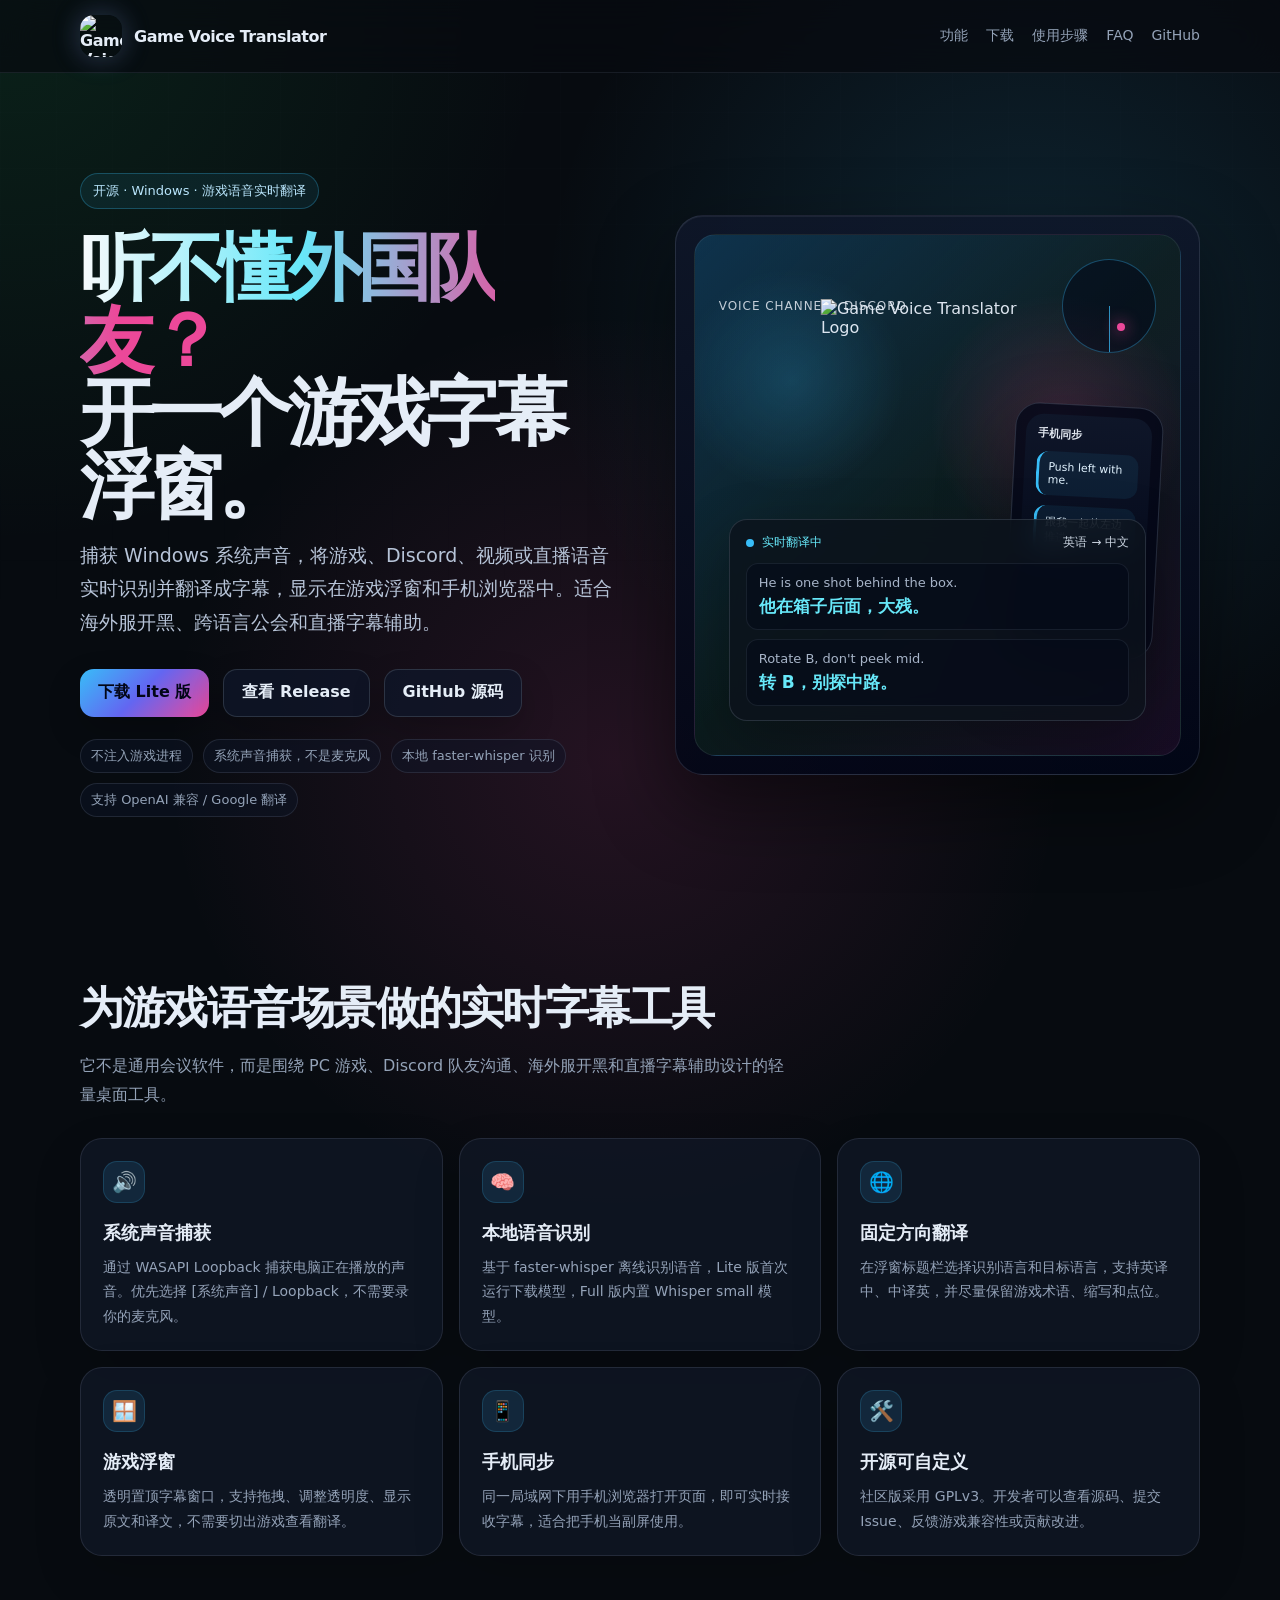
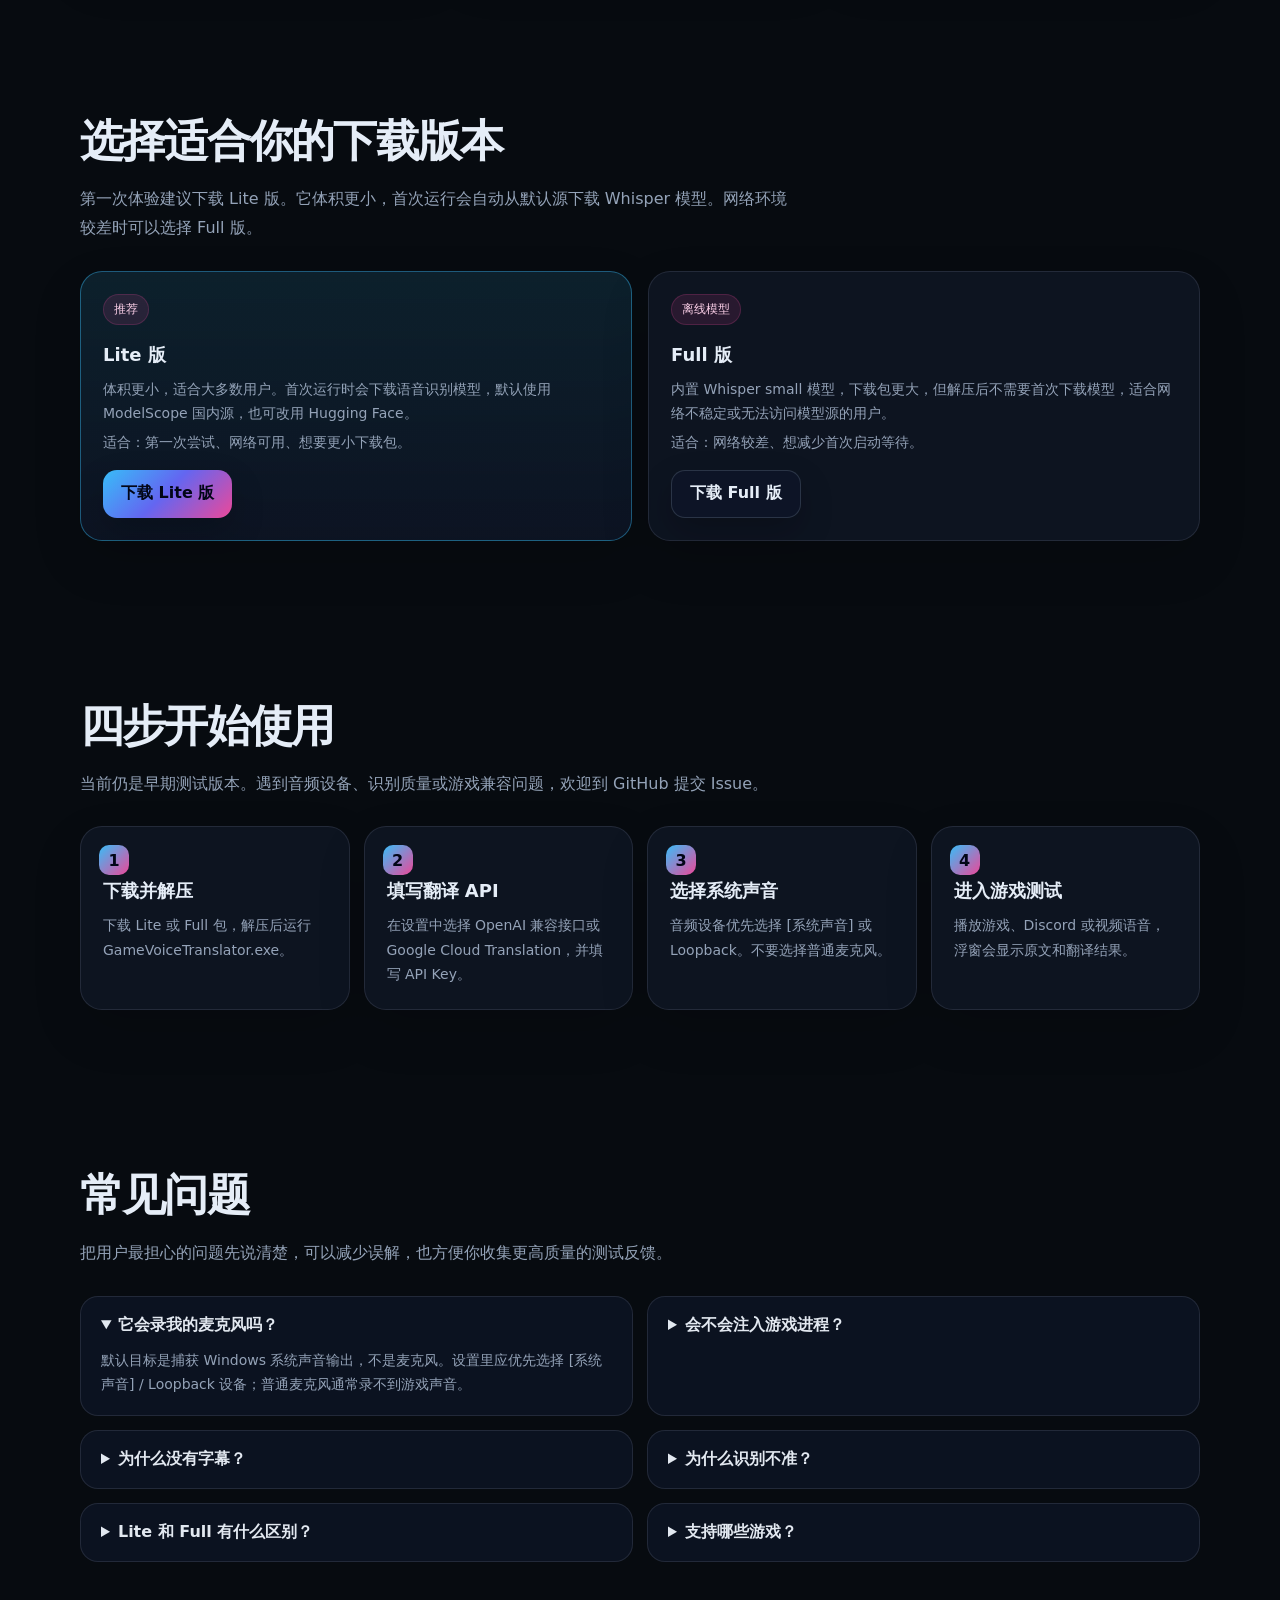
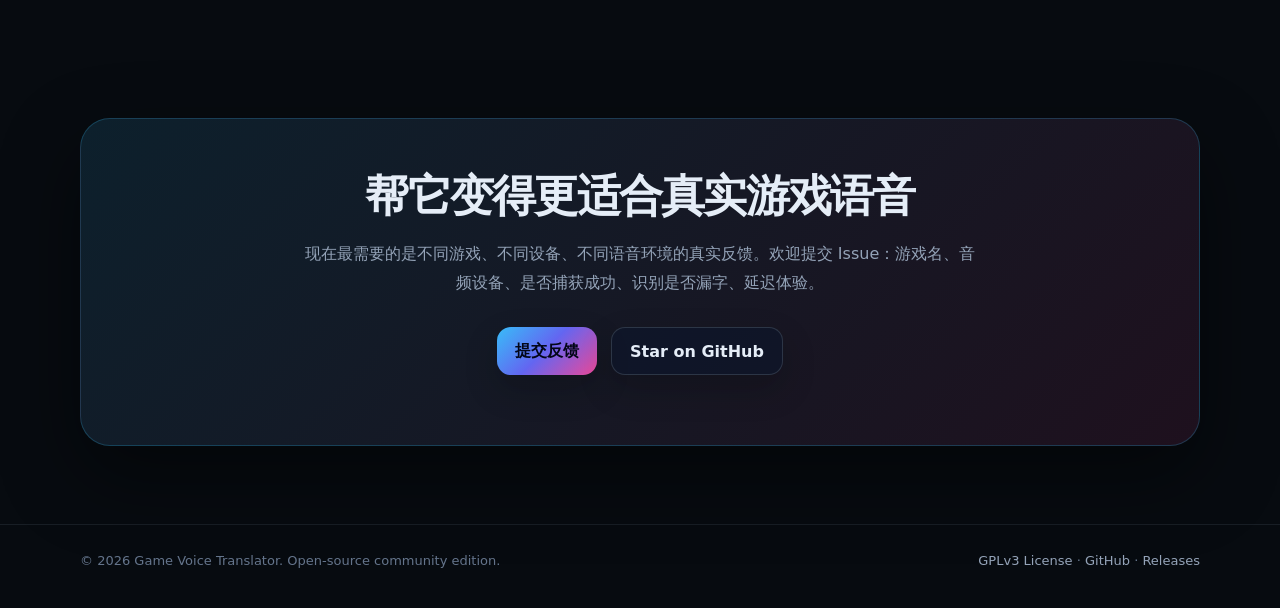
==== docs/index.html @ 2a84e53c "Use standalone logo assets on landing page" ====
<!doctype html>
<html lang="zh-CN">
<head>
  <meta charset="utf-8" />
  <meta name="viewport" content="width=device-width, initial-scale=1" />
  <meta name="description" content="Game Voice Translator 是一个面向 PC 游戏玩家的开源语音实时翻译浮窗工具，支持系统声音捕获、Whisper 识别、游戏浮窗和手机同步。" />
  <title>Game Voice Translator - PC 游戏语音实时翻译浮窗</title>
  <link rel="icon" type="image/svg+xml" href="./assets/favicon.svg?v=2" />
  <link rel="apple-touch-icon" href="./assets/apple-touch-icon.svg?v=2" />
  <style>
    :root{--bg:#070b10;--panel:rgba(17,24,39,.72);--line:rgba(148,163,184,.2);--text:#e5edf7;--muted:#94a3b8;--green:#22c55e;--cyan:#38bdf8;--blue:#60a5fa;--pink:#ec4899;color-scheme:dark}*{box-sizing:border-box}html{scroll-behavior:smooth}body{margin:0;min-height:100vh;font-family:Inter,ui-sans-serif,system-ui,-apple-system,BlinkMacSystemFont,"Segoe UI","Microsoft YaHei",sans-serif;color:var(--text);background:radial-gradient(circle at top left,rgba(34,197,94,.12),transparent 34rem),radial-gradient(circle at 80% 8%,rgba(56,189,248,.14),transparent 30rem),radial-gradient(circle at 48% 20%,rgba(236,72,153,.13),transparent 28rem),var(--bg);overflow-x:hidden}body:before{content:"";position:fixed;inset:0;pointer-events:none;opacity:.23;background-image:linear-gradient(rgba(148,163,184,.08) 1px,transparent 1px),linear-gradient(90deg,rgba(148,163,184,.08) 1px,transparent 1px);background-size:56px 56px;mask-image:linear-gradient(to bottom,black,transparent 86%)}a{color:inherit;text-decoration:none}.container{width:min(1120px,calc(100% - 40px));margin:0 auto;position:relative}.nav{position:sticky;top:0;z-index:20;backdrop-filter:blur(18px);background:rgba(7,11,16,.72);border-bottom:1px solid rgba(148,163,184,.12)}.nav-inner{display:flex;align-items:center;justify-content:space-between;height:72px;gap:16px}.brand{display:flex;align-items:center;gap:12px;font-weight:850;letter-spacing:-.03em}.brand-logo{width:42px;height:42px;border-radius:14px;box-shadow:0 0 30px rgba(56,189,248,.22),0 0 30px rgba(236,72,153,.14)}.nav-links{display:flex;gap:18px;color:var(--muted);font-size:14px}.nav-links a:hover{color:var(--text)}.hero{display:grid;grid-template-columns:1.02fr .98fr;gap:48px;align-items:center;min-height:calc(100vh - 72px);padding:72px 0 56px}.eyebrow{display:inline-flex;align-items:center;gap:8px;padding:8px 12px;border:1px solid rgba(56,189,248,.28);border-radius:999px;color:#bae6fd;background:rgba(56,189,248,.08);font-size:13px}h1{margin:22px 0 18px;font-size:clamp(42px,7vw,74px);line-height:.98;letter-spacing:-.065em}.gradient-text{background:linear-gradient(90deg,#f8fafc,#67e8f9 40%,#ec4899 82%);-webkit-background-clip:text;background-clip:text;color:transparent}.lead{max-width:680px;color:#b7c4d8;font-size:19px;line-height:1.75;margin:0 0 30px}.actions{display:flex;flex-wrap:wrap;gap:14px;margin:30px 0 22px}.btn{display:inline-flex;align-items:center;justify-content:center;gap:10px;min-height:48px;padding:0 18px;border-radius:14px;border:1px solid rgba(148,163,184,.22);color:var(--text);background:rgba(15,23,42,.72);box-shadow:0 14px 34px rgba(0,0,0,.2);font-weight:760;transition:transform .18s ease,border-color .18s ease,background .18s ease}.btn:hover{transform:translateY(-2px);border-color:rgba(56,189,248,.48);background:rgba(15,23,42,.94)}.btn-primary{color:#020617;background:linear-gradient(135deg,#38bdf8,#6366f1 48%,#ec4899);border:0}.hero-notes{display:flex;flex-wrap:wrap;gap:10px;color:var(--muted);font-size:13px}.pill{padding:7px 10px;border-radius:999px;border:1px solid rgba(148,163,184,.16);background:rgba(15,23,42,.46)}.mock{position:relative;border-radius:28px;border:1px solid rgba(148,163,184,.18);background:linear-gradient(180deg,rgba(15,23,42,.86),rgba(2,6,23,.88));box-shadow:0 30px 80px rgba(0,0,0,.45),inset 0 1px 0 rgba(255,255,255,.06);overflow:hidden;min-height:560px}.game-screen{position:absolute;inset:18px;border-radius:22px;overflow:hidden;background:linear-gradient(135deg,rgba(12,74,110,.52),rgba(20,83,45,.18),rgba(112,26,117,.18)),linear-gradient(160deg,#101827,#050a12);border:1px solid rgba(148,163,184,.12)}.game-screen:before{content:"";position:absolute;inset:0;background-image:radial-gradient(circle at 20% 28%,rgba(56,189,248,.18),transparent 7rem),radial-gradient(circle at 75% 36%,rgba(236,72,153,.20),transparent 8rem),linear-gradient(90deg,transparent 49.7%,rgba(148,163,184,.18) 50%,transparent 50.3%),linear-gradient(transparent 49.7%,rgba(148,163,184,.14) 50%,transparent 50.3%);background-size:auto,auto,56px 56px,56px 56px}.hero-logo{position:absolute;top:64px;left:50%;transform:translateX(-50%);width:min(260px,48%);filter:drop-shadow(0 30px 60px rgba(56,189,248,.14)) drop-shadow(0 20px 60px rgba(236,72,153,.16));opacity:.96}.hud{position:absolute;top:24px;left:24px;right:24px;display:flex;align-items:center;justify-content:space-between;color:rgba(226,232,240,.86);font-size:12px;letter-spacing:.08em;text-transform:uppercase}.radar{width:94px;height:94px;border-radius:50%;border:1px solid rgba(56,189,248,.34);background:rgba(2,6,23,.48);position:relative;overflow:hidden}.radar:before{content:"";position:absolute;inset:50% auto auto 50%;width:1px;height:46px;background:rgba(56,189,248,.75);transform-origin:top center;animation:sweep 3.6s linear infinite}.radar:after{content:"";position:absolute;left:59%;top:68%;width:8px;height:8px;border-radius:50%;background:var(--pink);box-shadow:0 0 16px var(--pink)}@keyframes sweep{to{transform:rotate(360deg)}}.subtitle-panel{position:absolute;left:34px;right:34px;bottom:34px;padding:14px 16px;border-radius:18px;border:1px solid rgba(148,163,184,.2);background:rgba(12,18,28,.78);backdrop-filter:blur(14px);box-shadow:0 22px 60px rgba(0,0,0,.28)}.subtitle-title{display:flex;justify-content:space-between;margin-bottom:12px;color:#cbd5e1;font-size:12px}.live-dot{display:inline-flex;align-items:center;gap:8px;color:#67e8f9}.live-dot:before{content:"";width:8px;height:8px;border-radius:999px;background:var(--cyan);box-shadow:0 0 0 0 rgba(56,189,248,.62);animation:pulse 1.7s infinite}@keyframes pulse{70%{box-shadow:0 0 0 12px rgba(56,189,248,0)}100%{box-shadow:0 0 0 0 rgba(56,189,248,0)}}.line{border-radius:12px;padding:11px 12px;margin-top:9px;background:rgba(2,6,23,.38);border:1px solid rgba(148,163,184,.12)}.line .original{color:#a7b4c8;font-size:13px;margin-bottom:5px}.line .translated{color:#67e8f9;font-size:17px;font-weight:850}.phone{position:absolute;right:22px;top:170px;width:148px;padding:10px;border-radius:24px;background:rgba(2,6,23,.78);border:1px solid rgba(148,163,184,.24);transform:rotate(3deg);box-shadow:0 24px 70px rgba(0,0,0,.38)}.phone-screen{min-height:230px;border-radius:18px;background:linear-gradient(180deg,rgba(15,23,42,.9),rgba(2,6,23,.98));padding:12px;font-size:11px;color:var(--muted)}.phone-card{margin-top:10px;padding:9px;border-radius:12px;background:rgba(56,189,248,.08);border-left:3px solid var(--cyan);color:#e0f2fe}section{padding:78px 0}.section-head{max-width:720px;margin-bottom:28px}h2{margin:0 0 14px;font-size:clamp(28px,4vw,44px);letter-spacing:-.04em}.section-head p{margin:0;color:var(--muted);line-height:1.8;font-size:16px}.grid{display:grid;grid-template-columns:repeat(3,1fr);gap:16px}.card{border:1px solid rgba(148,163,184,.16);background:var(--panel);border-radius:22px;padding:22px;box-shadow:0 20px 50px rgba(0,0,0,.14)}.card h3{margin:0 0 10px;font-size:18px}.card p{margin:0;color:var(--muted);line-height:1.75;font-size:14px}.icon{width:42px;height:42px;display:grid;place-items:center;margin-bottom:18px;border-radius:14px;background:rgba(56,189,248,.12);border:1px solid rgba(56,189,248,.18);color:#bae6fd;font-size:20px}.download{display:grid;grid-template-columns:1fr 1fr;gap:16px}.download-card.recommended{border-color:rgba(56,189,248,.42);background:linear-gradient(180deg,rgba(56,189,248,.12),rgba(15,23,42,.72))}.tag{display:inline-flex;margin-bottom:18px;padding:6px 10px;border-radius:999px;background:rgba(236,72,153,.12);color:#fbcfe8;font-size:12px;border:1px solid rgba(236,72,153,.2)}.price-line{margin:8px 0 18px;color:var(--muted);font-size:14px}.steps{display:grid;grid-template-columns:repeat(4,1fr);gap:14px;counter-reset:step}.step{position:relative;padding-top:52px;counter-increment:step}.step:before{content:counter(step);position:absolute;top:18px;left:18px;width:30px;height:30px;display:grid;place-items:center;border-radius:10px;color:#020617;background:linear-gradient(135deg,#38bdf8,#ec4899);font-weight:900}.faq{display:grid;grid-template-columns:1fr 1fr;gap:14px}details{border:1px solid rgba(148,163,184,.16);background:rgba(15,23,42,.62);border-radius:18px;padding:18px 20px}summary{cursor:pointer;font-weight:800;color:#e2e8f0}details p{color:var(--muted);line-height:1.75;margin:12px 0 0;font-size:14px}.cta{text-align:center;border:1px solid rgba(56,189,248,.22);background:linear-gradient(135deg,rgba(56,189,248,.12),rgba(236,72,153,.10));border-radius:30px;padding:48px 24px;box-shadow:0 30px 80px rgba(0,0,0,.45)}.cta p{max-width:680px;margin:0 auto 24px;color:var(--muted);line-height:1.8}footer{border-top:1px solid rgba(148,163,184,.12);color:#64748b;padding:28px 0 40px;font-size:13px}.footer-inner{display:flex;justify-content:space-between;gap:16px;flex-wrap:wrap}.footer-inner a{color:var(--muted)}@media (max-width:920px){.hero{grid-template-columns:1fr;min-height:auto;padding-top:52px}.mock{min-height:520px}.grid,.steps{grid-template-columns:repeat(2,1fr)}.download,.faq{grid-template-columns:1fr}.nav-links{display:none}}@media (max-width:560px){.container{width:min(100% - 24px,1120px)}.hero{padding-top:36px}.actions .btn{width:100%}.grid,.steps{grid-template-columns:1fr}.mock{min-height:500px;border-radius:22px}.phone{display:none}.hero-logo{width:62%;top:78px}.subtitle-panel{left:18px;right:18px;bottom:18px}section{padding:56px 0}}
  </style>
</head>
<body>
  <nav class="nav"><div class="container nav-inner"><a class="brand" href="#top"><img class="brand-logo" src="./assets/logo.svg?v=2" alt="Game Voice Translator Logo" /><span>Game Voice Translator</span></a><div class="nav-links"><a href="#features">功能</a><a href="#download">下载</a><a href="#steps">使用步骤</a><a href="#faq">FAQ</a><a href="https://github.com/zxbb1190/game_voice_trans">GitHub</a></div></div></nav>
  <main id="top">
    <div class="container hero"><div><span class="eyebrow">开源 · Windows · 游戏语音实时翻译</span><h1><span class="gradient-text">听不懂外国队友？</span><br />开一个游戏字幕浮窗。</h1><p class="lead">捕获 Windows 系统声音，将游戏、Discord、视频或直播语音实时识别并翻译成字幕，显示在游戏浮窗和手机浏览器中。适合海外服开黑、跨语言公会和直播字幕辅助。</p><div class="actions"><a class="btn btn-primary" href="https://github.com/zxbb1190/game_voice_trans/releases/latest/download/GameVoiceTranslator-v0.1.5-lite.zip">下载 Lite 版</a><a class="btn" href="https://github.com/zxbb1190/game_voice_trans/releases/latest">查看 Release</a><a class="btn" href="https://github.com/zxbb1190/game_voice_trans">GitHub 源码</a></div><div class="hero-notes"><span class="pill">不注入游戏进程</span><span class="pill">系统声音捕获，不是麦克风</span><span class="pill">本地 faster-whisper 识别</span><span class="pill">支持 OpenAI 兼容 / Google 翻译</span></div></div>
      <div class="mock"><div class="game-screen"><div class="hud"><span>VOICE CHANNEL · DISCORD</span><div class="radar"></div></div><img class="hero-logo" src="./assets/logo.svg?v=2" alt="Game Voice Translator Logo" /><div class="phone"><div class="phone-screen"><strong style="color:#e2e8f0">手机同步</strong><div class="phone-card">Push left with me.</div><div class="phone-card">跟我一起从左边推进。</div></div></div><div class="subtitle-panel"><div class="subtitle-title"><span class="live-dot">实时翻译中</span><span>英语 → 中文</span></div><div class="line"><div class="original">He is one shot behind the box.</div><div class="translated">他在箱子后面，大残。</div></div><div class="line"><div class="original">Rotate B, don't peek mid.</div><div class="translated">转 B，别探中路。</div></div></div></div></div></div>
    <section id="features"><div class="container"><div class="section-head"><h2>为游戏语音场景做的实时字幕工具</h2><p>它不是通用会议软件，而是围绕 PC 游戏、Discord 队友沟通、海外服开黑和直播字幕辅助设计的轻量桌面工具。</p></div><div class="grid"><div class="card"><div class="icon">🔊</div><h3>系统声音捕获</h3><p>通过 WASAPI Loopback 捕获电脑正在播放的声音。优先选择 [系统声音] / Loopback，不需要录你的麦克风。</p></div><div class="card"><div class="icon">🧠</div><h3>本地语音识别</h3><p>基于 faster-whisper 离线识别语音，Lite 版首次运行下载模型，Full 版内置 Whisper small 模型。</p></div><div class="card"><div class="icon">🌐</div><h3>固定方向翻译</h3><p>在浮窗标题栏选择识别语言和目标语言，支持英译中、中译英，并尽量保留游戏术语、缩写和点位。</p></div><div class="card"><div class="icon">🪟</div><h3>游戏浮窗</h3><p>透明置顶字幕窗口，支持拖拽、调整透明度、显示原文和译文，不需要切出游戏查看翻译。</p></div><div class="card"><div class="icon">📱</div><h3>手机同步</h3><p>同一局域网下用手机浏览器打开页面，即可实时接收字幕，适合把手机当副屏使用。</p></div><div class="card"><div class="icon">🛠️</div><h3>开源可自定义</h3><p>社区版采用 GPLv3。开发者可以查看源码、提交 Issue、反馈游戏兼容性或贡献改进。</p></div></div></div></section>
    <section id="download"><div class="container"><div class="section-head"><h2>选择适合你的下载版本</h2><p>第一次体验建议下载 Lite 版。它体积更小，首次运行会自动从默认源下载 Whisper 模型。网络环境较差时可以选择 Full 版。</p></div><div class="download"><div class="card download-card recommended"><span class="tag">推荐</span><h3>Lite 版</h3><p>体积更小，适合大多数用户。首次运行时会下载语音识别模型，默认使用 ModelScope 国内源，也可改用 Hugging Face。</p><div class="price-line">适合：第一次尝试、网络可用、想要更小下载包。</div><a class="btn btn-primary" href="https://github.com/zxbb1190/game_voice_trans/releases/latest/download/GameVoiceTranslator-v0.1.5-lite.zip">下载 Lite 版</a></div><div class="card download-card"><span class="tag">离线模型</span><h3>Full 版</h3><p>内置 Whisper small 模型，下载包更大，但解压后不需要首次下载模型，适合网络不稳定或无法访问模型源的用户。</p><div class="price-line">适合：网络较差、想减少首次启动等待。</div><a class="btn" href="https://github.com/zxbb1190/game_voice_trans/releases/latest/download/GameVoiceTranslator-v0.1.5-full.zip">下载 Full 版</a></div></div></div></section>
    <section id="steps"><div class="container"><div class="section-head"><h2>四步开始使用</h2><p>当前仍是早期测试版本。遇到音频设备、识别质量或游戏兼容问题，欢迎到 GitHub 提交 Issue。</p></div><div class="steps"><div class="card step"><h3>下载并解压</h3><p>下载 Lite 或 Full 包，解压后运行 GameVoiceTranslator.exe。</p></div><div class="card step"><h3>填写翻译 API</h3><p>在设置中选择 OpenAI 兼容接口或 Google Cloud Translation，并填写 API Key。</p></div><div class="card step"><h3>选择系统声音</h3><p>音频设备优先选择 [系统声音] 或 Loopback。不要选择普通麦克风。</p></div><div class="card step"><h3>进入游戏测试</h3><p>播放游戏、Discord 或视频语音，浮窗会显示原文和翻译结果。</p></div></div></div></section>
    <section id="faq"><div class="container"><div class="section-head"><h2>常见问题</h2><p>把用户最担心的问题先说清楚，可以减少误解，也方便你收集更高质量的测试反馈。</p></div><div class="faq"><details open><summary>它会录我的麦克风吗？</summary><p>默认目标是捕获 Windows 系统声音输出，不是麦克风。设置里应优先选择 [系统声音] / Loopback 设备；普通麦克风通常录不到游戏声音。</p></details><details><summary>会不会注入游戏进程？</summary><p>不会。它是独立桌面程序，通过系统声音设备采集音频，并用透明置顶窗口显示字幕，不修改游戏客户端。</p></details><details><summary>为什么没有字幕？</summary><p>通常是音频设备没选对，或者游戏 / 微信 / Discord 声音走了另一个输出设备。先确认 Windows 音量混合器里的输出设备和工具里选择的 Loopback 设备一致。</p></details><details><summary>为什么识别不准？</summary><p>真人语音比视频更难识别，尤其是短句、口音、噪声、背景音乐和压缩音频。可以尝试提高模型大小、降低游戏背景音乐、固定识别语言，并反馈样例。</p></details><details><summary>Lite 和 Full 有什么区别？</summary><p>Lite 包更小，首次运行会下载 Whisper 模型；Full 包更大，内置 Whisper small 模型，适合网络不稳定的用户。</p></details><details><summary>支持哪些游戏？</summary><p>只要游戏语音能从当前扬声器、耳机、HDMI、USB 声卡或虚拟声卡正常播放，并且系统能暴露对应 Loopback 设备，就可以尝试。未逐个实测的游戏不应标记为已兼容。</p></details></div></div></section>
    <section><div class="container"><div class="cta"><h2>帮它变得更适合真实游戏语音</h2><p>现在最需要的是不同游戏、不同设备、不同语音环境的真实反馈。欢迎提交 Issue：游戏名、音频设备、是否捕获成功、识别是否漏字、延迟体验。</p><div class="actions" style="justify-content:center"><a class="btn btn-primary" href="https://github.com/zxbb1190/game_voice_trans/issues/new">提交反馈</a><a class="btn" href="https://github.com/zxbb1190/game_voice_trans">Star on GitHub</a></div></div></div></section>
  </main><footer><div class="container footer-inner"><span>© <span id="year"></span> Game Voice Translator. Open-source community edition.</span><span><a href="https://github.com/zxbb1190/game_voice_trans/blob/main/LICENSE">GPLv3 License</a> · <a href="https://github.com/zxbb1190/game_voice_trans">GitHub</a> · <a href="https://github.com/zxbb1190/game_voice_trans/releases/latest">Releases</a></span></div></footer><script>document.getElementById('year').textContent=new Date().getFullYear();</script>
</body>
</html>
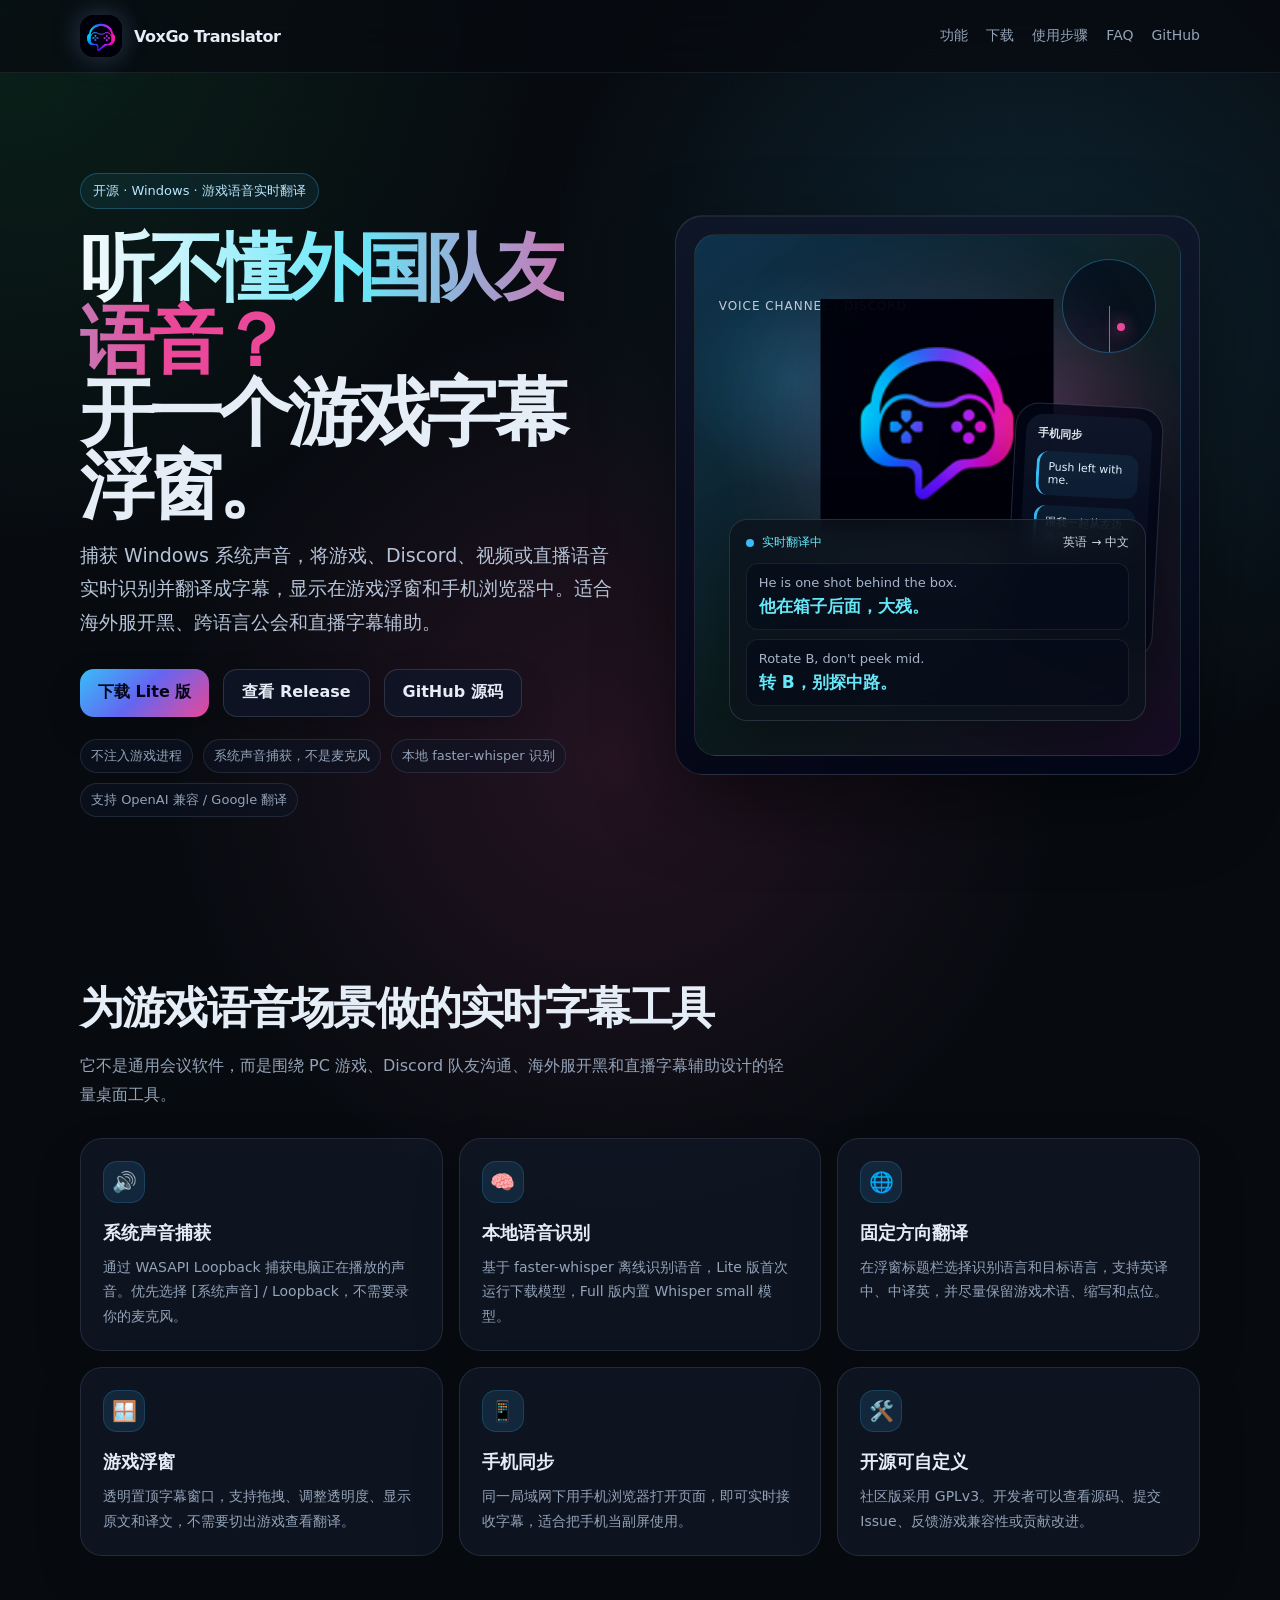
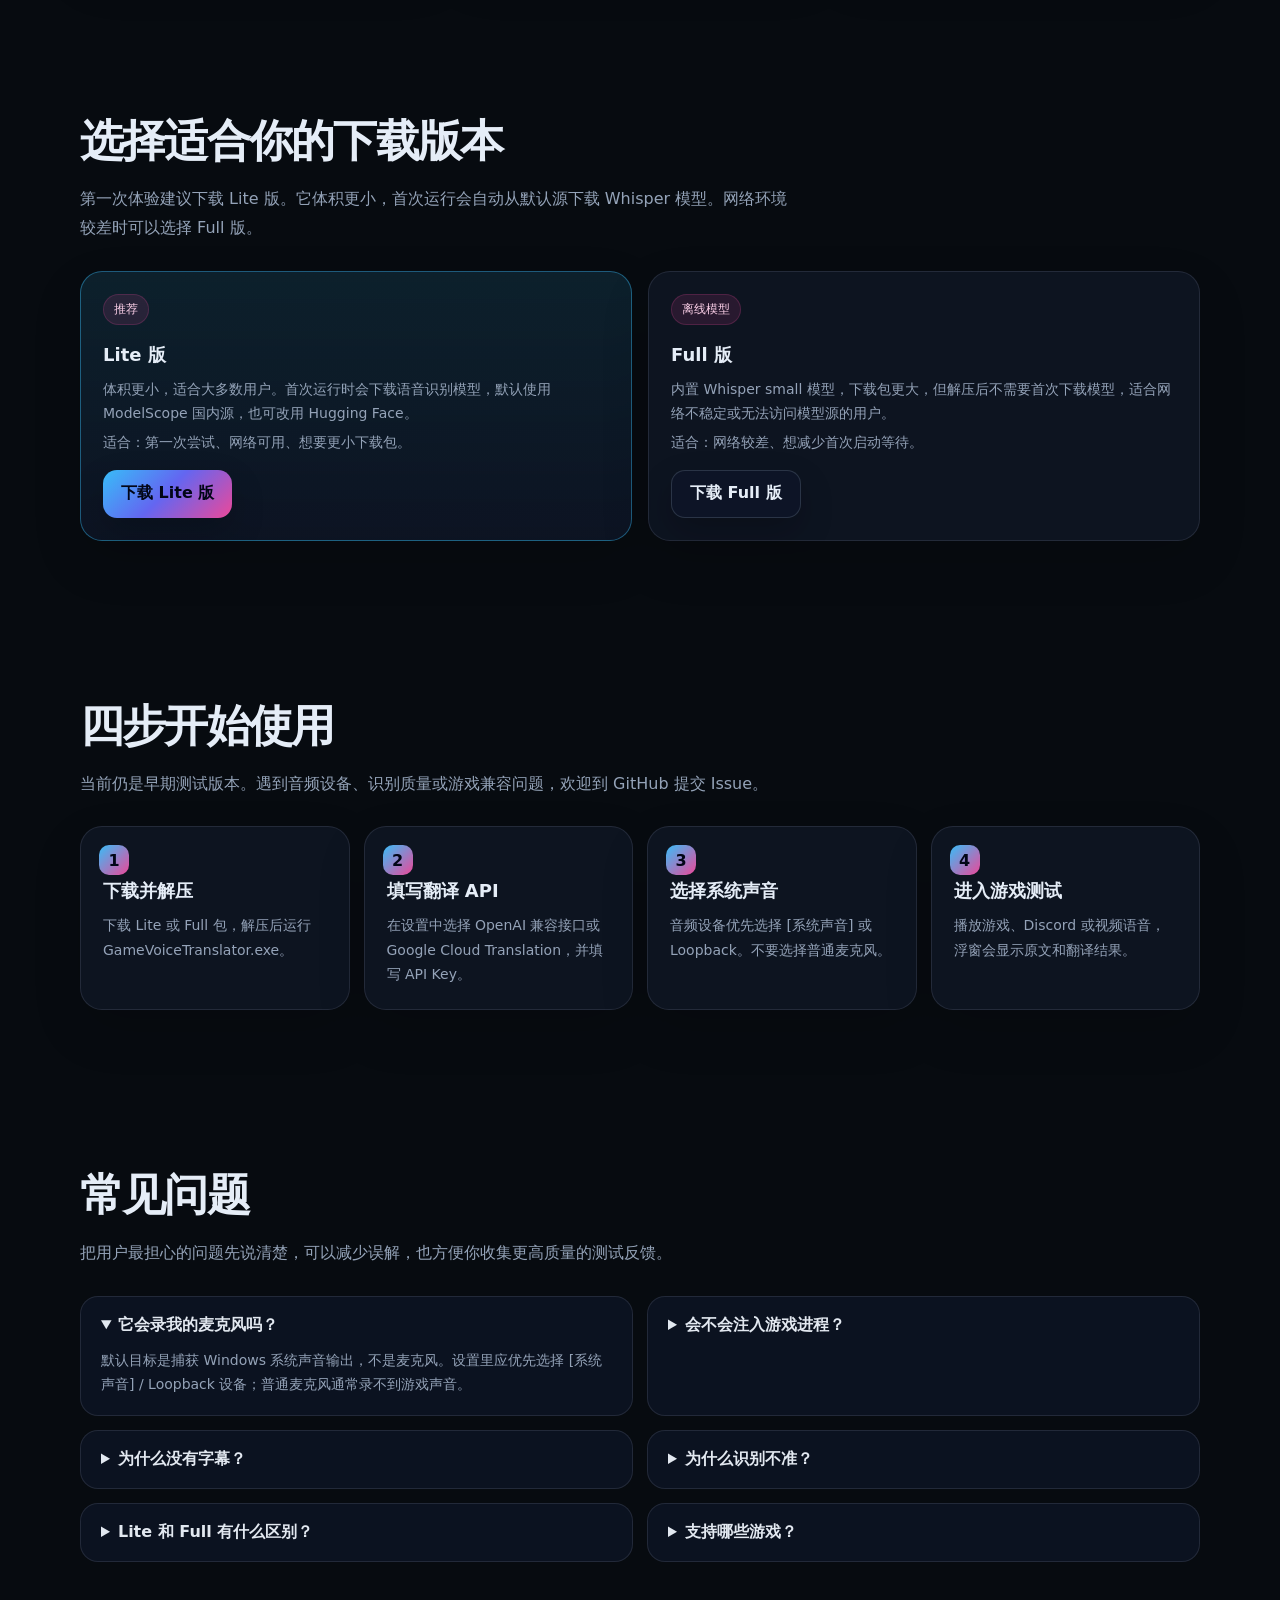
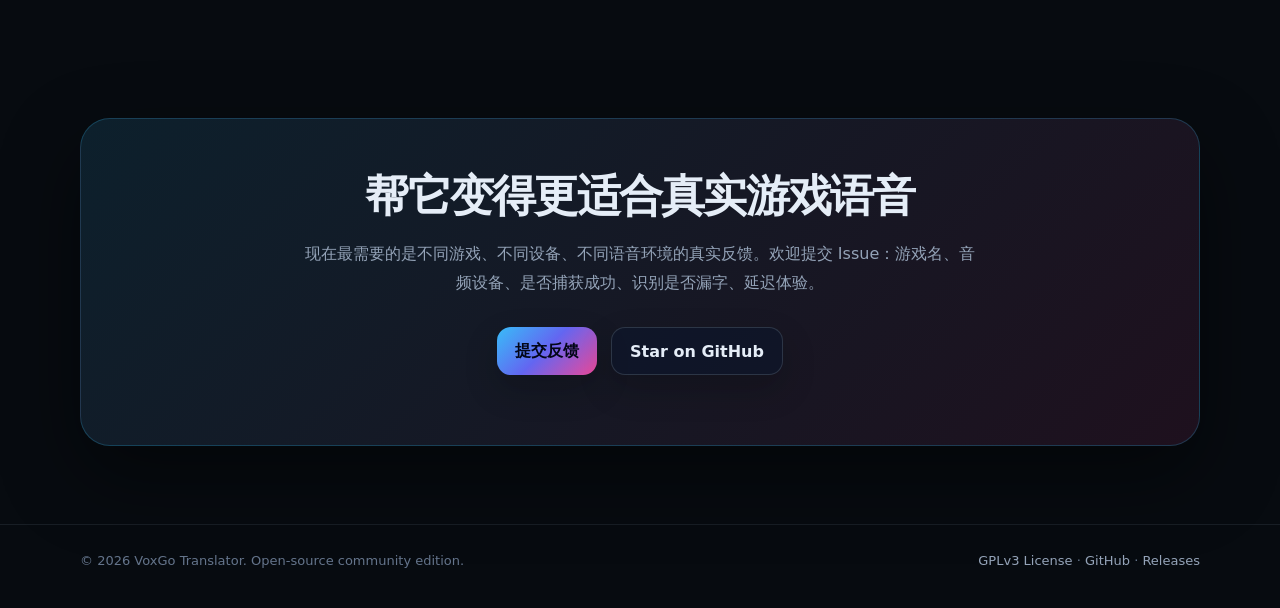
==== commit 4e3bf288: "Update docs logo assets" ====
--- a/docs/index.html
+++ b/docs/index.html
@@ -3,24 +3,24 @@
 <head>
   <meta charset="utf-8" />
   <meta name="viewport" content="width=device-width, initial-scale=1" />
-  <meta name="description" content="Game Voice Translator 是一个面向 PC 游戏玩家的开源语音实时翻译浮窗工具，支持系统声音捕获、Whisper 识别、游戏浮窗和手机同步。" />
-  <title>Game Voice Translator - PC 游戏语音实时翻译浮窗</title>
-  <link rel="icon" type="image/svg+xml" href="./assets/favicon.svg?v=2" />
-  <link rel="apple-touch-icon" href="./assets/apple-touch-icon.svg?v=2" />
+  <meta name="description" content="VoxGo Translator 是一个面向 PC 游戏玩家的开源语音实时翻译浮窗工具，支持系统声音捕获、Whisper 识别、游戏浮窗和手机同步。" />
+  <title>VoxGo Trans - PC 游戏语音实时翻译浮窗</title>
+  <link rel="icon" type="image/svg+xml" href="./assets/favicon.png?v=2" />
+  <link rel="apple-touch-icon" href="./assets/apple-touch-icon.png?v=2" />
   <style>
     :root{--bg:#070b10;--panel:rgba(17,24,39,.72);--line:rgba(148,163,184,.2);--text:#e5edf7;--muted:#94a3b8;--green:#22c55e;--cyan:#38bdf8;--blue:#60a5fa;--pink:#ec4899;color-scheme:dark}*{box-sizing:border-box}html{scroll-behavior:smooth}body{margin:0;min-height:100vh;font-family:Inter,ui-sans-serif,system-ui,-apple-system,BlinkMacSystemFont,"Segoe UI","Microsoft YaHei",sans-serif;color:var(--text);background:radial-gradient(circle at top left,rgba(34,197,94,.12),transparent 34rem),radial-gradient(circle at 80% 8%,rgba(56,189,248,.14),transparent 30rem),radial-gradient(circle at 48% 20%,rgba(236,72,153,.13),transparent 28rem),var(--bg);overflow-x:hidden}body:before{content:"";position:fixed;inset:0;pointer-events:none;opacity:.23;background-image:linear-gradient(rgba(148,163,184,.08) 1px,transparent 1px),linear-gradient(90deg,rgba(148,163,184,.08) 1px,transparent 1px);background-size:56px 56px;mask-image:linear-gradient(to bottom,black,transparent 86%)}a{color:inherit;text-decoration:none}.container{width:min(1120px,calc(100% - 40px));margin:0 auto;position:relative}.nav{position:sticky;top:0;z-index:20;backdrop-filter:blur(18px);background:rgba(7,11,16,.72);border-bottom:1px solid rgba(148,163,184,.12)}.nav-inner{display:flex;align-items:center;justify-content:space-between;height:72px;gap:16px}.brand{display:flex;align-items:center;gap:12px;font-weight:850;letter-spacing:-.03em}.brand-logo{width:42px;height:42px;border-radius:14px;box-shadow:0 0 30px rgba(56,189,248,.22),0 0 30px rgba(236,72,153,.14)}.nav-links{display:flex;gap:18px;color:var(--muted);font-size:14px}.nav-links a:hover{color:var(--text)}.hero{display:grid;grid-template-columns:1.02fr .98fr;gap:48px;align-items:center;min-height:calc(100vh - 72px);padding:72px 0 56px}.eyebrow{display:inline-flex;align-items:center;gap:8px;padding:8px 12px;border:1px solid rgba(56,189,248,.28);border-radius:999px;color:#bae6fd;background:rgba(56,189,248,.08);font-size:13px}h1{margin:22px 0 18px;font-size:clamp(42px,7vw,74px);line-height:.98;letter-spacing:-.065em}.gradient-text{background:linear-gradient(90deg,#f8fafc,#67e8f9 40%,#ec4899 82%);-webkit-background-clip:text;background-clip:text;color:transparent}.lead{max-width:680px;color:#b7c4d8;font-size:19px;line-height:1.75;margin:0 0 30px}.actions{display:flex;flex-wrap:wrap;gap:14px;margin:30px 0 22px}.btn{display:inline-flex;align-items:center;justify-content:center;gap:10px;min-height:48px;padding:0 18px;border-radius:14px;border:1px solid rgba(148,163,184,.22);color:var(--text);background:rgba(15,23,42,.72);box-shadow:0 14px 34px rgba(0,0,0,.2);font-weight:760;transition:transform .18s ease,border-color .18s ease,background .18s ease}.btn:hover{transform:translateY(-2px);border-color:rgba(56,189,248,.48);background:rgba(15,23,42,.94)}.btn-primary{color:#020617;background:linear-gradient(135deg,#38bdf8,#6366f1 48%,#ec4899);border:0}.hero-notes{display:flex;flex-wrap:wrap;gap:10px;color:var(--muted);font-size:13px}.pill{padding:7px 10px;border-radius:999px;border:1px solid rgba(148,163,184,.16);background:rgba(15,23,42,.46)}.mock{position:relative;border-radius:28px;border:1px solid rgba(148,163,184,.18);background:linear-gradient(180deg,rgba(15,23,42,.86),rgba(2,6,23,.88));box-shadow:0 30px 80px rgba(0,0,0,.45),inset 0 1px 0 rgba(255,255,255,.06);overflow:hidden;min-height:560px}.game-screen{position:absolute;inset:18px;border-radius:22px;overflow:hidden;background:linear-gradient(135deg,rgba(12,74,110,.52),rgba(20,83,45,.18),rgba(112,26,117,.18)),linear-gradient(160deg,#101827,#050a12);border:1px solid rgba(148,163,184,.12)}.game-screen:before{content:"";position:absolute;inset:0;background-image:radial-gradient(circle at 20% 28%,rgba(56,189,248,.18),transparent 7rem),radial-gradient(circle at 75% 36%,rgba(236,72,153,.20),transparent 8rem),linear-gradient(90deg,transparent 49.7%,rgba(148,163,184,.18) 50%,transparent 50.3%),linear-gradient(transparent 49.7%,rgba(148,163,184,.14) 50%,transparent 50.3%);background-size:auto,auto,56px 56px,56px 56px}.hero-logo{position:absolute;top:64px;left:50%;transform:translateX(-50%);width:min(260px,48%);filter:drop-shadow(0 30px 60px rgba(56,189,248,.14)) drop-shadow(0 20px 60px rgba(236,72,153,.16));opacity:.96}.hud{position:absolute;top:24px;left:24px;right:24px;display:flex;align-items:center;justify-content:space-between;color:rgba(226,232,240,.86);font-size:12px;letter-spacing:.08em;text-transform:uppercase}.radar{width:94px;height:94px;border-radius:50%;border:1px solid rgba(56,189,248,.34);background:rgba(2,6,23,.48);position:relative;overflow:hidden}.radar:before{content:"";position:absolute;inset:50% auto auto 50%;width:1px;height:46px;background:rgba(56,189,248,.75);transform-origin:top center;animation:sweep 3.6s linear infinite}.radar:after{content:"";position:absolute;left:59%;top:68%;width:8px;height:8px;border-radius:50%;background:var(--pink);box-shadow:0 0 16px var(--pink)}@keyframes sweep{to{transform:rotate(360deg)}}.subtitle-panel{position:absolute;left:34px;right:34px;bottom:34px;padding:14px 16px;border-radius:18px;border:1px solid rgba(148,163,184,.2);background:rgba(12,18,28,.78);backdrop-filter:blur(14px);box-shadow:0 22px 60px rgba(0,0,0,.28)}.subtitle-title{display:flex;justify-content:space-between;margin-bottom:12px;color:#cbd5e1;font-size:12px}.live-dot{display:inline-flex;align-items:center;gap:8px;color:#67e8f9}.live-dot:before{content:"";width:8px;height:8px;border-radius:999px;background:var(--cyan);box-shadow:0 0 0 0 rgba(56,189,248,.62);animation:pulse 1.7s infinite}@keyframes pulse{70%{box-shadow:0 0 0 12px rgba(56,189,248,0)}100%{box-shadow:0 0 0 0 rgba(56,189,248,0)}}.line{border-radius:12px;padding:11px 12px;margin-top:9px;background:rgba(2,6,23,.38);border:1px solid rgba(148,163,184,.12)}.line .original{color:#a7b4c8;font-size:13px;margin-bottom:5px}.line .translated{color:#67e8f9;font-size:17px;font-weight:850}.phone{position:absolute;right:22px;top:170px;width:148px;padding:10px;border-radius:24px;background:rgba(2,6,23,.78);border:1px solid rgba(148,163,184,.24);transform:rotate(3deg);box-shadow:0 24px 70px rgba(0,0,0,.38)}.phone-screen{min-height:230px;border-radius:18px;background:linear-gradient(180deg,rgba(15,23,42,.9),rgba(2,6,23,.98));padding:12px;font-size:11px;color:var(--muted)}.phone-card{margin-top:10px;padding:9px;border-radius:12px;background:rgba(56,189,248,.08);border-left:3px solid var(--cyan);color:#e0f2fe}section{padding:78px 0}.section-head{max-width:720px;margin-bottom:28px}h2{margin:0 0 14px;font-size:clamp(28px,4vw,44px);letter-spacing:-.04em}.section-head p{margin:0;color:var(--muted);line-height:1.8;font-size:16px}.grid{display:grid;grid-template-columns:repeat(3,1fr);gap:16px}.card{border:1px solid rgba(148,163,184,.16);background:var(--panel);border-radius:22px;padding:22px;box-shadow:0 20px 50px rgba(0,0,0,.14)}.card h3{margin:0 0 10px;font-size:18px}.card p{margin:0;color:var(--muted);line-height:1.75;font-size:14px}.icon{width:42px;height:42px;display:grid;place-items:center;margin-bottom:18px;border-radius:14px;background:rgba(56,189,248,.12);border:1px solid rgba(56,189,248,.18);color:#bae6fd;font-size:20px}.download{display:grid;grid-template-columns:1fr 1fr;gap:16px}.download-card.recommended{border-color:rgba(56,189,248,.42);background:linear-gradient(180deg,rgba(56,189,248,.12),rgba(15,23,42,.72))}.tag{display:inline-flex;margin-bottom:18px;padding:6px 10px;border-radius:999px;background:rgba(236,72,153,.12);color:#fbcfe8;font-size:12px;border:1px solid rgba(236,72,153,.2)}.price-line{margin:8px 0 18px;color:var(--muted);font-size:14px}.steps{display:grid;grid-template-columns:repeat(4,1fr);gap:14px;counter-reset:step}.step{position:relative;padding-top:52px;counter-increment:step}.step:before{content:counter(step);position:absolute;top:18px;left:18px;width:30px;height:30px;display:grid;place-items:center;border-radius:10px;color:#020617;background:linear-gradient(135deg,#38bdf8,#ec4899);font-weight:900}.faq{display:grid;grid-template-columns:1fr 1fr;gap:14px}details{border:1px solid rgba(148,163,184,.16);background:rgba(15,23,42,.62);border-radius:18px;padding:18px 20px}summary{cursor:pointer;font-weight:800;color:#e2e8f0}details p{color:var(--muted);line-height:1.75;margin:12px 0 0;font-size:14px}.cta{text-align:center;border:1px solid rgba(56,189,248,.22);background:linear-gradient(135deg,rgba(56,189,248,.12),rgba(236,72,153,.10));border-radius:30px;padding:48px 24px;box-shadow:0 30px 80px rgba(0,0,0,.45)}.cta p{max-width:680px;margin:0 auto 24px;color:var(--muted);line-height:1.8}footer{border-top:1px solid rgba(148,163,184,.12);color:#64748b;padding:28px 0 40px;font-size:13px}.footer-inner{display:flex;justify-content:space-between;gap:16px;flex-wrap:wrap}.footer-inner a{color:var(--muted)}@media (max-width:920px){.hero{grid-template-columns:1fr;min-height:auto;padding-top:52px}.mock{min-height:520px}.grid,.steps{grid-template-columns:repeat(2,1fr)}.download,.faq{grid-template-columns:1fr}.nav-links{display:none}}@media (max-width:560px){.container{width:min(100% - 24px,1120px)}.hero{padding-top:36px}.actions .btn{width:100%}.grid,.steps{grid-template-columns:1fr}.mock{min-height:500px;border-radius:22px}.phone{display:none}.hero-logo{width:62%;top:78px}.subtitle-panel{left:18px;right:18px;bottom:18px}section{padding:56px 0}}
   </style>
 </head>
 <body>
-  <nav class="nav"><div class="container nav-inner"><a class="brand" href="#top"><img class="brand-logo" src="./assets/logo.svg?v=2" alt="Game Voice Translator Logo" /><span>Game Voice Translator</span></a><div class="nav-links"><a href="#features">功能</a><a href="#download">下载</a><a href="#steps">使用步骤</a><a href="#faq">FAQ</a><a href="https://github.com/zxbb1190/game_voice_trans">GitHub</a></div></div></nav>
+  <nav class="nav"><div class="container nav-inner"><a class="brand" href="#top"><img class="brand-logo" src="./assets/logo.png?v=2" alt="VoxGo Translator Logo" /><span>VoxGo Translator</span></a><div class="nav-links"><a href="#features">功能</a><a href="#download">下载</a><a href="#steps">使用步骤</a><a href="#faq">FAQ</a><a href="https://github.com/zxbb1190/game_voice_trans">GitHub</a></div></div></nav>
   <main id="top">
-    <div class="container hero"><div><span class="eyebrow">开源 · Windows · 游戏语音实时翻译</span><h1><span class="gradient-text">听不懂外国队友？</span><br />开一个游戏字幕浮窗。</h1><p class="lead">捕获 Windows 系统声音，将游戏、Discord、视频或直播语音实时识别并翻译成字幕，显示在游戏浮窗和手机浏览器中。适合海外服开黑、跨语言公会和直播字幕辅助。</p><div class="actions"><a class="btn btn-primary" href="https://github.com/zxbb1190/game_voice_trans/releases/latest/download/GameVoiceTranslator-v0.1.5-lite.zip">下载 Lite 版</a><a class="btn" href="https://github.com/zxbb1190/game_voice_trans/releases/latest">查看 Release</a><a class="btn" href="https://github.com/zxbb1190/game_voice_trans">GitHub 源码</a></div><div class="hero-notes"><span class="pill">不注入游戏进程</span><span class="pill">系统声音捕获，不是麦克风</span><span class="pill">本地 faster-whisper 识别</span><span class="pill">支持 OpenAI 兼容 / Google 翻译</span></div></div>
-      <div class="mock"><div class="game-screen"><div class="hud"><span>VOICE CHANNEL · DISCORD</span><div class="radar"></div></div><img class="hero-logo" src="./assets/logo.svg?v=2" alt="Game Voice Translator Logo" /><div class="phone"><div class="phone-screen"><strong style="color:#e2e8f0">手机同步</strong><div class="phone-card">Push left with me.</div><div class="phone-card">跟我一起从左边推进。</div></div></div><div class="subtitle-panel"><div class="subtitle-title"><span class="live-dot">实时翻译中</span><span>英语 → 中文</span></div><div class="line"><div class="original">He is one shot behind the box.</div><div class="translated">他在箱子后面，大残。</div></div><div class="line"><div class="original">Rotate B, don't peek mid.</div><div class="translated">转 B，别探中路。</div></div></div></div></div></div>
+    <div class="container hero"><div><span class="eyebrow">开源 · Windows · 游戏语音实时翻译</span><h1><span class="gradient-text">听不懂外国队友语音？</span><br />开一个游戏字幕浮窗。</h1><p class="lead">捕获 Windows 系统声音，将游戏、Discord、视频或直播语音实时识别并翻译成字幕，显示在游戏浮窗和手机浏览器中。适合海外服开黑、跨语言公会和直播字幕辅助。</p><div class="actions"><a class="btn btn-primary" href="https://github.com/zxbb1190/game_voice_trans/releases/latest/download/GameVoiceTranslator-v0.1.5-lite.zip">下载 Lite 版</a><a class="btn" href="https://github.com/zxbb1190/game_voice_trans/releases/latest">查看 Release</a><a class="btn" href="https://github.com/zxbb1190/game_voice_trans">GitHub 源码</a></div><div class="hero-notes"><span class="pill">不注入游戏进程</span><span class="pill">系统声音捕获，不是麦克风</span><span class="pill">本地 faster-whisper 识别</span><span class="pill">支持 OpenAI 兼容 / Google 翻译</span></div></div>
+      <div class="mock"><div class="game-screen"><div class="hud"><span>VOICE CHANNEL · DISCORD</span><div class="radar"></div></div><img class="hero-logo" src="./assets/logo.png?v=2" alt="VoxGo Translator Logo" /><div class="phone"><div class="phone-screen"><strong style="color:#e2e8f0">手机同步</strong><div class="phone-card">Push left with me.</div><div class="phone-card">跟我一起从左边推进。</div></div></div><div class="subtitle-panel"><div class="subtitle-title"><span class="live-dot">实时翻译中</span><span>英语 → 中文</span></div><div class="line"><div class="original">He is one shot behind the box.</div><div class="translated">他在箱子后面，大残。</div></div><div class="line"><div class="original">Rotate B, don't peek mid.</div><div class="translated">转 B，别探中路。</div></div></div></div></div></div>
     <section id="features"><div class="container"><div class="section-head"><h2>为游戏语音场景做的实时字幕工具</h2><p>它不是通用会议软件，而是围绕 PC 游戏、Discord 队友沟通、海外服开黑和直播字幕辅助设计的轻量桌面工具。</p></div><div class="grid"><div class="card"><div class="icon">🔊</div><h3>系统声音捕获</h3><p>通过 WASAPI Loopback 捕获电脑正在播放的声音。优先选择 [系统声音] / Loopback，不需要录你的麦克风。</p></div><div class="card"><div class="icon">🧠</div><h3>本地语音识别</h3><p>基于 faster-whisper 离线识别语音，Lite 版首次运行下载模型，Full 版内置 Whisper small 模型。</p></div><div class="card"><div class="icon">🌐</div><h3>固定方向翻译</h3><p>在浮窗标题栏选择识别语言和目标语言，支持英译中、中译英，并尽量保留游戏术语、缩写和点位。</p></div><div class="card"><div class="icon">🪟</div><h3>游戏浮窗</h3><p>透明置顶字幕窗口，支持拖拽、调整透明度、显示原文和译文，不需要切出游戏查看翻译。</p></div><div class="card"><div class="icon">📱</div><h3>手机同步</h3><p>同一局域网下用手机浏览器打开页面，即可实时接收字幕，适合把手机当副屏使用。</p></div><div class="card"><div class="icon">🛠️</div><h3>开源可自定义</h3><p>社区版采用 GPLv3。开发者可以查看源码、提交 Issue、反馈游戏兼容性或贡献改进。</p></div></div></div></section>
     <section id="download"><div class="container"><div class="section-head"><h2>选择适合你的下载版本</h2><p>第一次体验建议下载 Lite 版。它体积更小，首次运行会自动从默认源下载 Whisper 模型。网络环境较差时可以选择 Full 版。</p></div><div class="download"><div class="card download-card recommended"><span class="tag">推荐</span><h3>Lite 版</h3><p>体积更小，适合大多数用户。首次运行时会下载语音识别模型，默认使用 ModelScope 国内源，也可改用 Hugging Face。</p><div class="price-line">适合：第一次尝试、网络可用、想要更小下载包。</div><a class="btn btn-primary" href="https://github.com/zxbb1190/game_voice_trans/releases/latest/download/GameVoiceTranslator-v0.1.5-lite.zip">下载 Lite 版</a></div><div class="card download-card"><span class="tag">离线模型</span><h3>Full 版</h3><p>内置 Whisper small 模型，下载包更大，但解压后不需要首次下载模型，适合网络不稳定或无法访问模型源的用户。</p><div class="price-line">适合：网络较差、想减少首次启动等待。</div><a class="btn" href="https://github.com/zxbb1190/game_voice_trans/releases/latest/download/GameVoiceTranslator-v0.1.5-full.zip">下载 Full 版</a></div></div></div></section>
     <section id="steps"><div class="container"><div class="section-head"><h2>四步开始使用</h2><p>当前仍是早期测试版本。遇到音频设备、识别质量或游戏兼容问题，欢迎到 GitHub 提交 Issue。</p></div><div class="steps"><div class="card step"><h3>下载并解压</h3><p>下载 Lite 或 Full 包，解压后运行 GameVoiceTranslator.exe。</p></div><div class="card step"><h3>填写翻译 API</h3><p>在设置中选择 OpenAI 兼容接口或 Google Cloud Translation，并填写 API Key。</p></div><div class="card step"><h3>选择系统声音</h3><p>音频设备优先选择 [系统声音] 或 Loopback。不要选择普通麦克风。</p></div><div class="card step"><h3>进入游戏测试</h3><p>播放游戏、Discord 或视频语音，浮窗会显示原文和翻译结果。</p></div></div></div></section>
     <section id="faq"><div class="container"><div class="section-head"><h2>常见问题</h2><p>把用户最担心的问题先说清楚，可以减少误解，也方便你收集更高质量的测试反馈。</p></div><div class="faq"><details open><summary>它会录我的麦克风吗？</summary><p>默认目标是捕获 Windows 系统声音输出，不是麦克风。设置里应优先选择 [系统声音] / Loopback 设备；普通麦克风通常录不到游戏声音。</p></details><details><summary>会不会注入游戏进程？</summary><p>不会。它是独立桌面程序，通过系统声音设备采集音频，并用透明置顶窗口显示字幕，不修改游戏客户端。</p></details><details><summary>为什么没有字幕？</summary><p>通常是音频设备没选对，或者游戏 / 微信 / Discord 声音走了另一个输出设备。先确认 Windows 音量混合器里的输出设备和工具里选择的 Loopback 设备一致。</p></details><details><summary>为什么识别不准？</summary><p>真人语音比视频更难识别，尤其是短句、口音、噪声、背景音乐和压缩音频。可以尝试提高模型大小、降低游戏背景音乐、固定识别语言，并反馈样例。</p></details><details><summary>Lite 和 Full 有什么区别？</summary><p>Lite 包更小，首次运行会下载 Whisper 模型；Full 包更大，内置 Whisper small 模型，适合网络不稳定的用户。</p></details><details><summary>支持哪些游戏？</summary><p>只要游戏语音能从当前扬声器、耳机、HDMI、USB 声卡或虚拟声卡正常播放，并且系统能暴露对应 Loopback 设备，就可以尝试。未逐个实测的游戏不应标记为已兼容。</p></details></div></div></section>
     <section><div class="container"><div class="cta"><h2>帮它变得更适合真实游戏语音</h2><p>现在最需要的是不同游戏、不同设备、不同语音环境的真实反馈。欢迎提交 Issue：游戏名、音频设备、是否捕获成功、识别是否漏字、延迟体验。</p><div class="actions" style="justify-content:center"><a class="btn btn-primary" href="https://github.com/zxbb1190/game_voice_trans/issues/new">提交反馈</a><a class="btn" href="https://github.com/zxbb1190/game_voice_trans">Star on GitHub</a></div></div></div></section>
-  </main><footer><div class="container footer-inner"><span>© <span id="year"></span> Game Voice Translator. Open-source community edition.</span><span><a href="https://github.com/zxbb1190/game_voice_trans/blob/main/LICENSE">GPLv3 License</a> · <a href="https://github.com/zxbb1190/game_voice_trans">GitHub</a> · <a href="https://github.com/zxbb1190/game_voice_trans/releases/latest">Releases</a></span></div></footer><script>document.getElementById('year').textContent=new Date().getFullYear();</script>
+  </main><footer><div class="container footer-inner"><span>© <span id="year"></span> VoxGo Translator. Open-source community edition.</span><span><a href="https://github.com/zxbb1190/game_voice_trans/blob/main/LICENSE">GPLv3 License</a> · <a href="https://github.com/zxbb1190/game_voice_trans">GitHub</a> · <a href="https://github.com/zxbb1190/game_voice_trans/releases/latest">Releases</a></span></div></footer><script>document.getElementById('year').textContent=new Date().getFullYear();</script>
 </body>
 </html>
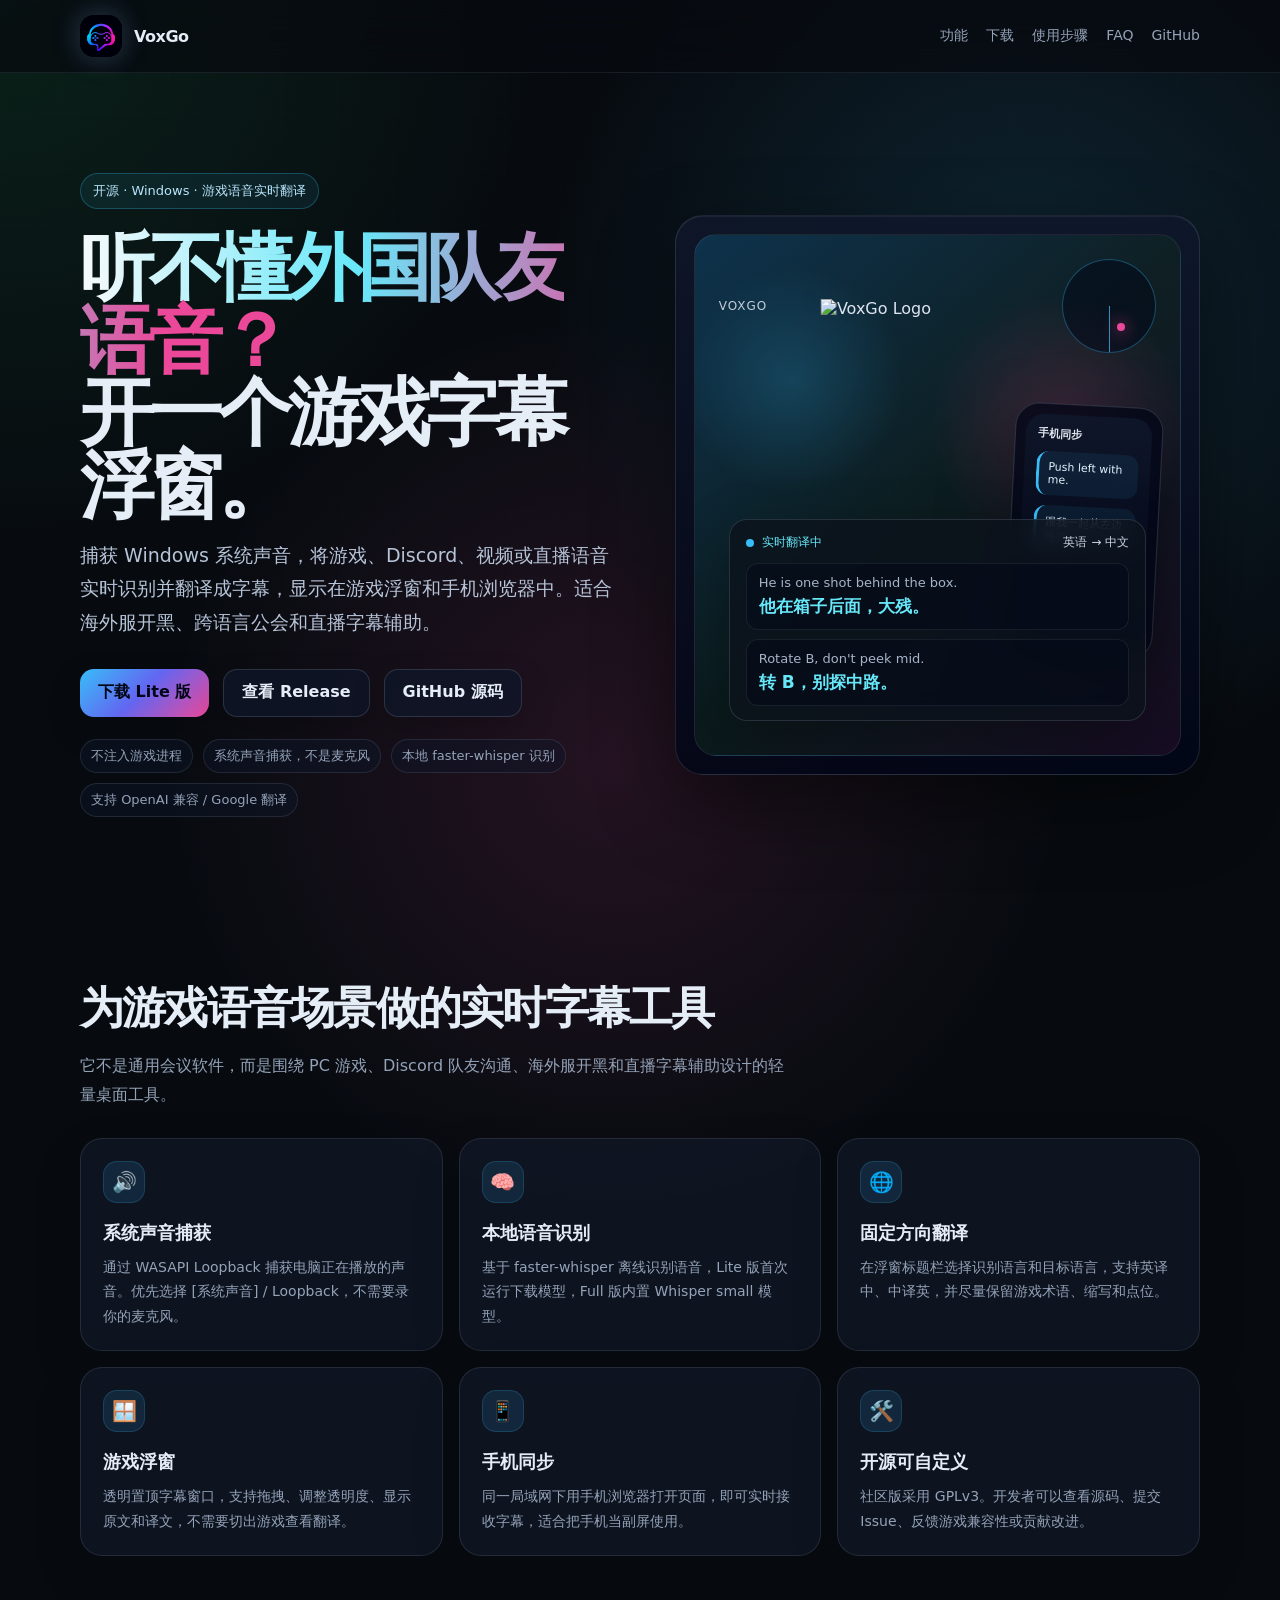
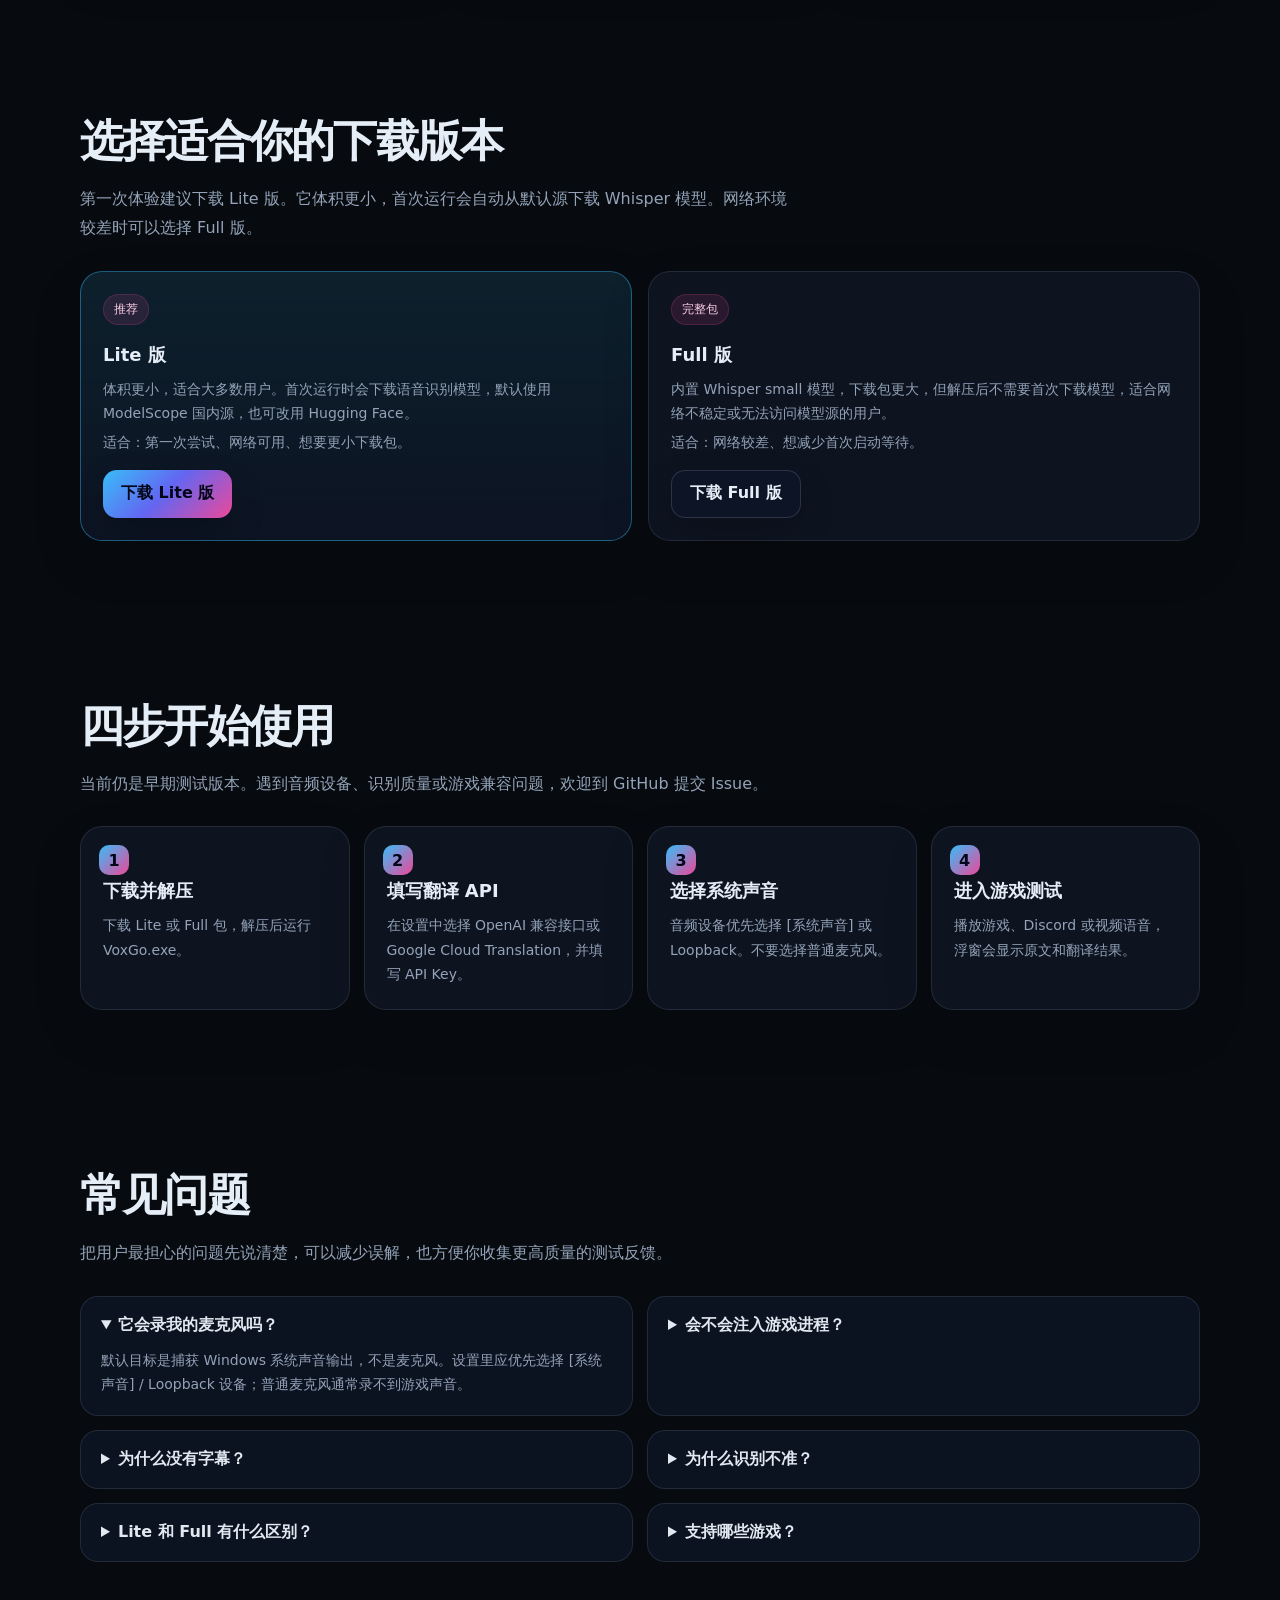
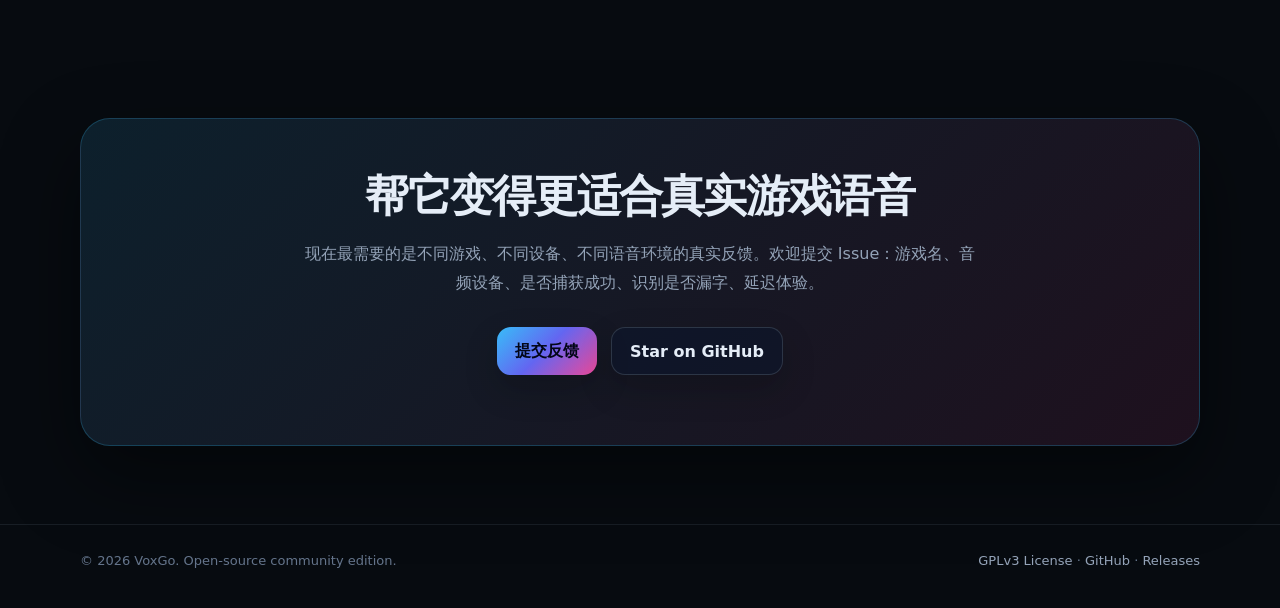
==== commit 8320ee47: "更新代码以优化性能和修复已知问题" ====
--- a/docs/index.html
+++ b/docs/index.html
@@ -1,26 +1,827 @@
 <!doctype html>
 <html lang="zh-CN">
+
 <head>
   <meta charset="utf-8" />
   <meta name="viewport" content="width=device-width, initial-scale=1" />
-  <meta name="description" content="VoxGo Translator 是一个面向 PC 游戏玩家的开源语音实时翻译浮窗工具，支持系统声音捕获、Whisper 识别、游戏浮窗和手机同步。" />
-  <title>VoxGo Trans - PC 游戏语音实时翻译浮窗</title>
+  <meta name="description" content="VoxGo 是一个面向 PC 游戏玩家的开源语音实时翻译浮窗工具，支持系统声音捕获、Whisper 识别、游戏浮窗和手机同步。" />
+  <title>VoxGo - PC 游戏语音实时翻译浮窗</title>
   <link rel="icon" type="image/svg+xml" href="./assets/favicon.png?v=2" />
   <link rel="apple-touch-icon" href="./assets/apple-touch-icon.png?v=2" />
   <style>
-    :root{--bg:#070b10;--panel:rgba(17,24,39,.72);--line:rgba(148,163,184,.2);--text:#e5edf7;--muted:#94a3b8;--green:#22c55e;--cyan:#38bdf8;--blue:#60a5fa;--pink:#ec4899;color-scheme:dark}*{box-sizing:border-box}html{scroll-behavior:smooth}body{margin:0;min-height:100vh;font-family:Inter,ui-sans-serif,system-ui,-apple-system,BlinkMacSystemFont,"Segoe UI","Microsoft YaHei",sans-serif;color:var(--text);background:radial-gradient(circle at top left,rgba(34,197,94,.12),transparent 34rem),radial-gradient(circle at 80% 8%,rgba(56,189,248,.14),transparent 30rem),radial-gradient(circle at 48% 20%,rgba(236,72,153,.13),transparent 28rem),var(--bg);overflow-x:hidden}body:before{content:"";position:fixed;inset:0;pointer-events:none;opacity:.23;background-image:linear-gradient(rgba(148,163,184,.08) 1px,transparent 1px),linear-gradient(90deg,rgba(148,163,184,.08) 1px,transparent 1px);background-size:56px 56px;mask-image:linear-gradient(to bottom,black,transparent 86%)}a{color:inherit;text-decoration:none}.container{width:min(1120px,calc(100% - 40px));margin:0 auto;position:relative}.nav{position:sticky;top:0;z-index:20;backdrop-filter:blur(18px);background:rgba(7,11,16,.72);border-bottom:1px solid rgba(148,163,184,.12)}.nav-inner{display:flex;align-items:center;justify-content:space-between;height:72px;gap:16px}.brand{display:flex;align-items:center;gap:12px;font-weight:850;letter-spacing:-.03em}.brand-logo{width:42px;height:42px;border-radius:14px;box-shadow:0 0 30px rgba(56,189,248,.22),0 0 30px rgba(236,72,153,.14)}.nav-links{display:flex;gap:18px;color:var(--muted);font-size:14px}.nav-links a:hover{color:var(--text)}.hero{display:grid;grid-template-columns:1.02fr .98fr;gap:48px;align-items:center;min-height:calc(100vh - 72px);padding:72px 0 56px}.eyebrow{display:inline-flex;align-items:center;gap:8px;padding:8px 12px;border:1px solid rgba(56,189,248,.28);border-radius:999px;color:#bae6fd;background:rgba(56,189,248,.08);font-size:13px}h1{margin:22px 0 18px;font-size:clamp(42px,7vw,74px);line-height:.98;letter-spacing:-.065em}.gradient-text{background:linear-gradient(90deg,#f8fafc,#67e8f9 40%,#ec4899 82%);-webkit-background-clip:text;background-clip:text;color:transparent}.lead{max-width:680px;color:#b7c4d8;font-size:19px;line-height:1.75;margin:0 0 30px}.actions{display:flex;flex-wrap:wrap;gap:14px;margin:30px 0 22px}.btn{display:inline-flex;align-items:center;justify-content:center;gap:10px;min-height:48px;padding:0 18px;border-radius:14px;border:1px solid rgba(148,163,184,.22);color:var(--text);background:rgba(15,23,42,.72);box-shadow:0 14px 34px rgba(0,0,0,.2);font-weight:760;transition:transform .18s ease,border-color .18s ease,background .18s ease}.btn:hover{transform:translateY(-2px);border-color:rgba(56,189,248,.48);background:rgba(15,23,42,.94)}.btn-primary{color:#020617;background:linear-gradient(135deg,#38bdf8,#6366f1 48%,#ec4899);border:0}.hero-notes{display:flex;flex-wrap:wrap;gap:10px;color:var(--muted);font-size:13px}.pill{padding:7px 10px;border-radius:999px;border:1px solid rgba(148,163,184,.16);background:rgba(15,23,42,.46)}.mock{position:relative;border-radius:28px;border:1px solid rgba(148,163,184,.18);background:linear-gradient(180deg,rgba(15,23,42,.86),rgba(2,6,23,.88));box-shadow:0 30px 80px rgba(0,0,0,.45),inset 0 1px 0 rgba(255,255,255,.06);overflow:hidden;min-height:560px}.game-screen{position:absolute;inset:18px;border-radius:22px;overflow:hidden;background:linear-gradient(135deg,rgba(12,74,110,.52),rgba(20,83,45,.18),rgba(112,26,117,.18)),linear-gradient(160deg,#101827,#050a12);border:1px solid rgba(148,163,184,.12)}.game-screen:before{content:"";position:absolute;inset:0;background-image:radial-gradient(circle at 20% 28%,rgba(56,189,248,.18),transparent 7rem),radial-gradient(circle at 75% 36%,rgba(236,72,153,.20),transparent 8rem),linear-gradient(90deg,transparent 49.7%,rgba(148,163,184,.18) 50%,transparent 50.3%),linear-gradient(transparent 49.7%,rgba(148,163,184,.14) 50%,transparent 50.3%);background-size:auto,auto,56px 56px,56px 56px}.hero-logo{position:absolute;top:64px;left:50%;transform:translateX(-50%);width:min(260px,48%);filter:drop-shadow(0 30px 60px rgba(56,189,248,.14)) drop-shadow(0 20px 60px rgba(236,72,153,.16));opacity:.96}.hud{position:absolute;top:24px;left:24px;right:24px;display:flex;align-items:center;justify-content:space-between;color:rgba(226,232,240,.86);font-size:12px;letter-spacing:.08em;text-transform:uppercase}.radar{width:94px;height:94px;border-radius:50%;border:1px solid rgba(56,189,248,.34);background:rgba(2,6,23,.48);position:relative;overflow:hidden}.radar:before{content:"";position:absolute;inset:50% auto auto 50%;width:1px;height:46px;background:rgba(56,189,248,.75);transform-origin:top center;animation:sweep 3.6s linear infinite}.radar:after{content:"";position:absolute;left:59%;top:68%;width:8px;height:8px;border-radius:50%;background:var(--pink);box-shadow:0 0 16px var(--pink)}@keyframes sweep{to{transform:rotate(360deg)}}.subtitle-panel{position:absolute;left:34px;right:34px;bottom:34px;padding:14px 16px;border-radius:18px;border:1px solid rgba(148,163,184,.2);background:rgba(12,18,28,.78);backdrop-filter:blur(14px);box-shadow:0 22px 60px rgba(0,0,0,.28)}.subtitle-title{display:flex;justify-content:space-between;margin-bottom:12px;color:#cbd5e1;font-size:12px}.live-dot{display:inline-flex;align-items:center;gap:8px;color:#67e8f9}.live-dot:before{content:"";width:8px;height:8px;border-radius:999px;background:var(--cyan);box-shadow:0 0 0 0 rgba(56,189,248,.62);animation:pulse 1.7s infinite}@keyframes pulse{70%{box-shadow:0 0 0 12px rgba(56,189,248,0)}100%{box-shadow:0 0 0 0 rgba(56,189,248,0)}}.line{border-radius:12px;padding:11px 12px;margin-top:9px;background:rgba(2,6,23,.38);border:1px solid rgba(148,163,184,.12)}.line .original{color:#a7b4c8;font-size:13px;margin-bottom:5px}.line .translated{color:#67e8f9;font-size:17px;font-weight:850}.phone{position:absolute;right:22px;top:170px;width:148px;padding:10px;border-radius:24px;background:rgba(2,6,23,.78);border:1px solid rgba(148,163,184,.24);transform:rotate(3deg);box-shadow:0 24px 70px rgba(0,0,0,.38)}.phone-screen{min-height:230px;border-radius:18px;background:linear-gradient(180deg,rgba(15,23,42,.9),rgba(2,6,23,.98));padding:12px;font-size:11px;color:var(--muted)}.phone-card{margin-top:10px;padding:9px;border-radius:12px;background:rgba(56,189,248,.08);border-left:3px solid var(--cyan);color:#e0f2fe}section{padding:78px 0}.section-head{max-width:720px;margin-bottom:28px}h2{margin:0 0 14px;font-size:clamp(28px,4vw,44px);letter-spacing:-.04em}.section-head p{margin:0;color:var(--muted);line-height:1.8;font-size:16px}.grid{display:grid;grid-template-columns:repeat(3,1fr);gap:16px}.card{border:1px solid rgba(148,163,184,.16);background:var(--panel);border-radius:22px;padding:22px;box-shadow:0 20px 50px rgba(0,0,0,.14)}.card h3{margin:0 0 10px;font-size:18px}.card p{margin:0;color:var(--muted);line-height:1.75;font-size:14px}.icon{width:42px;height:42px;display:grid;place-items:center;margin-bottom:18px;border-radius:14px;background:rgba(56,189,248,.12);border:1px solid rgba(56,189,248,.18);color:#bae6fd;font-size:20px}.download{display:grid;grid-template-columns:1fr 1fr;gap:16px}.download-card.recommended{border-color:rgba(56,189,248,.42);background:linear-gradient(180deg,rgba(56,189,248,.12),rgba(15,23,42,.72))}.tag{display:inline-flex;margin-bottom:18px;padding:6px 10px;border-radius:999px;background:rgba(236,72,153,.12);color:#fbcfe8;font-size:12px;border:1px solid rgba(236,72,153,.2)}.price-line{margin:8px 0 18px;color:var(--muted);font-size:14px}.steps{display:grid;grid-template-columns:repeat(4,1fr);gap:14px;counter-reset:step}.step{position:relative;padding-top:52px;counter-increment:step}.step:before{content:counter(step);position:absolute;top:18px;left:18px;width:30px;height:30px;display:grid;place-items:center;border-radius:10px;color:#020617;background:linear-gradient(135deg,#38bdf8,#ec4899);font-weight:900}.faq{display:grid;grid-template-columns:1fr 1fr;gap:14px}details{border:1px solid rgba(148,163,184,.16);background:rgba(15,23,42,.62);border-radius:18px;padding:18px 20px}summary{cursor:pointer;font-weight:800;color:#e2e8f0}details p{color:var(--muted);line-height:1.75;margin:12px 0 0;font-size:14px}.cta{text-align:center;border:1px solid rgba(56,189,248,.22);background:linear-gradient(135deg,rgba(56,189,248,.12),rgba(236,72,153,.10));border-radius:30px;padding:48px 24px;box-shadow:0 30px 80px rgba(0,0,0,.45)}.cta p{max-width:680px;margin:0 auto 24px;color:var(--muted);line-height:1.8}footer{border-top:1px solid rgba(148,163,184,.12);color:#64748b;padding:28px 0 40px;font-size:13px}.footer-inner{display:flex;justify-content:space-between;gap:16px;flex-wrap:wrap}.footer-inner a{color:var(--muted)}@media (max-width:920px){.hero{grid-template-columns:1fr;min-height:auto;padding-top:52px}.mock{min-height:520px}.grid,.steps{grid-template-columns:repeat(2,1fr)}.download,.faq{grid-template-columns:1fr}.nav-links{display:none}}@media (max-width:560px){.container{width:min(100% - 24px,1120px)}.hero{padding-top:36px}.actions .btn{width:100%}.grid,.steps{grid-template-columns:1fr}.mock{min-height:500px;border-radius:22px}.phone{display:none}.hero-logo{width:62%;top:78px}.subtitle-panel{left:18px;right:18px;bottom:18px}section{padding:56px 0}}
+    :root {
+      --bg: #070b10;
+      --panel: rgba(17, 24, 39, .72);
+      --line: rgba(148, 163, 184, .2);
+      --text: #e5edf7;
+      --muted: #94a3b8;
+      --green: #22c55e;
+      --cyan: #38bdf8;
+      --blue: #60a5fa;
+      --pink: #ec4899;
+      color-scheme: dark
+    }
+
+    * {
+      box-sizing: border-box
+    }
+
+    html {
+      scroll-behavior: smooth
+    }
+
+    body {
+      margin: 0;
+      min-height: 100vh;
+      font-family: Inter, ui-sans-serif, system-ui, -apple-system, BlinkMacSystemFont, "Segoe UI", "Microsoft YaHei", sans-serif;
+      color: var(--text);
+      background: radial-gradient(circle at top left, rgba(34, 197, 94, .12), transparent 34rem), radial-gradient(circle at 80% 8%, rgba(56, 189, 248, .14), transparent 30rem), radial-gradient(circle at 48% 20%, rgba(236, 72, 153, .13), transparent 28rem), var(--bg);
+      overflow-x: hidden
+    }
+
+    body:before {
+      content: "";
+      position: fixed;
+      inset: 0;
+      pointer-events: none;
+      opacity: .23;
+      background-image: linear-gradient(rgba(148, 163, 184, .08) 1px, transparent 1px), linear-gradient(90deg, rgba(148, 163, 184, .08) 1px, transparent 1px);
+      background-size: 56px 56px;
+      mask-image: linear-gradient(to bottom, black, transparent 86%)
+    }
+
+    a {
+      color: inherit;
+      text-decoration: none
+    }
+
+    .container {
+      width: min(1120px, calc(100% - 40px));
+      margin: 0 auto;
+      position: relative
+    }
+
+    .nav {
+      position: sticky;
+      top: 0;
+      z-index: 20;
+      backdrop-filter: blur(18px);
+      background: rgba(7, 11, 16, .72);
+      border-bottom: 1px solid rgba(148, 163, 184, .12)
+    }
+
+    .nav-inner {
+      display: flex;
+      align-items: center;
+      justify-content: space-between;
+      height: 72px;
+      gap: 16px
+    }
+
+    .brand {
+      display: flex;
+      align-items: center;
+      gap: 12px;
+      font-weight: 850;
+      letter-spacing: -.03em
+    }
+
+    .brand-logo {
+      width: 42px;
+      height: 42px;
+      border-radius: 14px;
+      box-shadow: 0 0 30px rgba(56, 189, 248, .22), 0 0 30px rgba(236, 72, 153, .14)
+    }
+
+    .nav-links {
+      display: flex;
+      gap: 18px;
+      color: var(--muted);
+      font-size: 14px
+    }
+
+    .nav-links a:hover {
+      color: var(--text)
+    }
+
+    .hero {
+      display: grid;
+      grid-template-columns: 1.02fr .98fr;
+      gap: 48px;
+      align-items: center;
+      min-height: calc(100vh - 72px);
+      padding: 72px 0 56px
+    }
+
+    .eyebrow {
+      display: inline-flex;
+      align-items: center;
+      gap: 8px;
+      padding: 8px 12px;
+      border: 1px solid rgba(56, 189, 248, .28);
+      border-radius: 999px;
+      color: #bae6fd;
+      background: rgba(56, 189, 248, .08);
+      font-size: 13px
+    }
+
+    h1 {
+      margin: 22px 0 18px;
+      font-size: clamp(42px, 7vw, 74px);
+      line-height: .98;
+      letter-spacing: -.065em
+    }
+
+    .gradient-text {
+      background: linear-gradient(90deg, #f8fafc, #67e8f9 40%, #ec4899 82%);
+      -webkit-background-clip: text;
+      background-clip: text;
+      color: transparent
+    }
+
+    .lead {
+      max-width: 680px;
+      color: #b7c4d8;
+      font-size: 19px;
+      line-height: 1.75;
+      margin: 0 0 30px
+    }
+
+    .actions {
+      display: flex;
+      flex-wrap: wrap;
+      gap: 14px;
+      margin: 30px 0 22px
+    }
+
+    .btn {
+      display: inline-flex;
+      align-items: center;
+      justify-content: center;
+      gap: 10px;
+      min-height: 48px;
+      padding: 0 18px;
+      border-radius: 14px;
+      border: 1px solid rgba(148, 163, 184, .22);
+      color: var(--text);
+      background: rgba(15, 23, 42, .72);
+      box-shadow: 0 14px 34px rgba(0, 0, 0, .2);
+      font-weight: 760;
+      transition: transform .18s ease, border-color .18s ease, background .18s ease
+    }
+
+    .btn:hover {
+      transform: translateY(-2px);
+      border-color: rgba(56, 189, 248, .48);
+      background: rgba(15, 23, 42, .94)
+    }
+
+    .btn-primary {
+      color: #020617;
+      background: linear-gradient(135deg, #38bdf8, #6366f1 48%, #ec4899);
+      border: 0
+    }
+
+    .hero-notes {
+      display: flex;
+      flex-wrap: wrap;
+      gap: 10px;
+      color: var(--muted);
+      font-size: 13px
+    }
+
+    .pill {
+      padding: 7px 10px;
+      border-radius: 999px;
+      border: 1px solid rgba(148, 163, 184, .16);
+      background: rgba(15, 23, 42, .46)
+    }
+
+    .mock {
+      position: relative;
+      border-radius: 28px;
+      border: 1px solid rgba(148, 163, 184, .18);
+      background: linear-gradient(180deg, rgba(15, 23, 42, .86), rgba(2, 6, 23, .88));
+      box-shadow: 0 30px 80px rgba(0, 0, 0, .45), inset 0 1px 0 rgba(255, 255, 255, .06);
+      overflow: hidden;
+      min-height: 560px
+    }
+
+    .game-screen {
+      position: absolute;
+      inset: 18px;
+      border-radius: 22px;
+      overflow: hidden;
+      background: linear-gradient(135deg, rgba(12, 74, 110, .52), rgba(20, 83, 45, .18), rgba(112, 26, 117, .18)), linear-gradient(160deg, #101827, #050a12);
+      border: 1px solid rgba(148, 163, 184, .12)
+    }
+
+    .game-screen:before {
+      content: "";
+      position: absolute;
+      inset: 0;
+      background-image: radial-gradient(circle at 20% 28%, rgba(56, 189, 248, .18), transparent 7rem), radial-gradient(circle at 75% 36%, rgba(236, 72, 153, .20), transparent 8rem), linear-gradient(90deg, transparent 49.7%, rgba(148, 163, 184, .18) 50%, transparent 50.3%), linear-gradient(transparent 49.7%, rgba(148, 163, 184, .14) 50%, transparent 50.3%);
+      background-size: auto, auto, 56px 56px, 56px 56px
+    }
+
+    .hero-logo {
+      position: absolute;
+      top: 64px;
+      left: 50%;
+      transform: translateX(-50%);
+      width: min(260px, 48%);
+      filter: drop-shadow(0 30px 60px rgba(56, 189, 248, .14)) drop-shadow(0 20px 60px rgba(236, 72, 153, .16));
+      opacity: .96
+    }
+
+    .hud {
+      position: absolute;
+      top: 24px;
+      left: 24px;
+      right: 24px;
+      display: flex;
+      align-items: center;
+      justify-content: space-between;
+      color: rgba(226, 232, 240, .86);
+      font-size: 12px;
+      letter-spacing: .08em;
+      text-transform: uppercase
+    }
+
+    .radar {
+      width: 94px;
+      height: 94px;
+      border-radius: 50%;
+      border: 1px solid rgba(56, 189, 248, .34);
+      background: rgba(2, 6, 23, .48);
+      position: relative;
+      overflow: hidden
+    }
+
+    .radar:before {
+      content: "";
+      position: absolute;
+      inset: 50% auto auto 50%;
+      width: 1px;
+      height: 46px;
+      background: rgba(56, 189, 248, .75);
+      transform-origin: top center;
+      animation: sweep 3.6s linear infinite
+    }
+
+    .radar:after {
+      content: "";
+      position: absolute;
+      left: 59%;
+      top: 68%;
+      width: 8px;
+      height: 8px;
+      border-radius: 50%;
+      background: var(--pink);
+      box-shadow: 0 0 16px var(--pink)
+    }
+
+    @keyframes sweep {
+      to {
+        transform: rotate(360deg)
+      }
+    }
+
+    .subtitle-panel {
+      position: absolute;
+      left: 34px;
+      right: 34px;
+      bottom: 34px;
+      padding: 14px 16px;
+      border-radius: 18px;
+      border: 1px solid rgba(148, 163, 184, .2);
+      background: rgba(12, 18, 28, .78);
+      backdrop-filter: blur(14px);
+      box-shadow: 0 22px 60px rgba(0, 0, 0, .28)
+    }
+
+    .subtitle-title {
+      display: flex;
+      justify-content: space-between;
+      margin-bottom: 12px;
+      color: #cbd5e1;
+      font-size: 12px
+    }
+
+    .live-dot {
+      display: inline-flex;
+      align-items: center;
+      gap: 8px;
+      color: #67e8f9
+    }
+
+    .live-dot:before {
+      content: "";
+      width: 8px;
+      height: 8px;
+      border-radius: 999px;
+      background: var(--cyan);
+      box-shadow: 0 0 0 0 rgba(56, 189, 248, .62);
+      animation: pulse 1.7s infinite
+    }
+
+    @keyframes pulse {
+      70% {
+        box-shadow: 0 0 0 12px rgba(56, 189, 248, 0)
+      }
+
+      100% {
+        box-shadow: 0 0 0 0 rgba(56, 189, 248, 0)
+      }
+    }
+
+    .line {
+      border-radius: 12px;
+      padding: 11px 12px;
+      margin-top: 9px;
+      background: rgba(2, 6, 23, .38);
+      border: 1px solid rgba(148, 163, 184, .12)
+    }
+
+    .line .original {
+      color: #a7b4c8;
+      font-size: 13px;
+      margin-bottom: 5px
+    }
+
+    .line .translated {
+      color: #67e8f9;
+      font-size: 17px;
+      font-weight: 850
+    }
+
+    .phone {
+      position: absolute;
+      right: 22px;
+      top: 170px;
+      width: 148px;
+      padding: 10px;
+      border-radius: 24px;
+      background: rgba(2, 6, 23, .78);
+      border: 1px solid rgba(148, 163, 184, .24);
+      transform: rotate(3deg);
+      box-shadow: 0 24px 70px rgba(0, 0, 0, .38)
+    }
+
+    .phone-screen {
+      min-height: 230px;
+      border-radius: 18px;
+      background: linear-gradient(180deg, rgba(15, 23, 42, .9), rgba(2, 6, 23, .98));
+      padding: 12px;
+      font-size: 11px;
+      color: var(--muted)
+    }
+
+    .phone-card {
+      margin-top: 10px;
+      padding: 9px;
+      border-radius: 12px;
+      background: rgba(56, 189, 248, .08);
+      border-left: 3px solid var(--cyan);
+      color: #e0f2fe
+    }
+
+    section {
+      padding: 78px 0
+    }
+
+    .section-head {
+      max-width: 720px;
+      margin-bottom: 28px
+    }
+
+    h2 {
+      margin: 0 0 14px;
+      font-size: clamp(28px, 4vw, 44px);
+      letter-spacing: -.04em
+    }
+
+    .section-head p {
+      margin: 0;
+      color: var(--muted);
+      line-height: 1.8;
+      font-size: 16px
+    }
+
+    .grid {
+      display: grid;
+      grid-template-columns: repeat(3, 1fr);
+      gap: 16px
+    }
+
+    .card {
+      border: 1px solid rgba(148, 163, 184, .16);
+      background: var(--panel);
+      border-radius: 22px;
+      padding: 22px;
+      box-shadow: 0 20px 50px rgba(0, 0, 0, .14)
+    }
+
+    .card h3 {
+      margin: 0 0 10px;
+      font-size: 18px
+    }
+
+    .card p {
+      margin: 0;
+      color: var(--muted);
+      line-height: 1.75;
+      font-size: 14px
+    }
+
+    .icon {
+      width: 42px;
+      height: 42px;
+      display: grid;
+      place-items: center;
+      margin-bottom: 18px;
+      border-radius: 14px;
+      background: rgba(56, 189, 248, .12);
+      border: 1px solid rgba(56, 189, 248, .18);
+      color: #bae6fd;
+      font-size: 20px
+    }
+
+    .download {
+      display: grid;
+      grid-template-columns: 1fr 1fr;
+      gap: 16px
+    }
+
+    .download-card.recommended {
+      border-color: rgba(56, 189, 248, .42);
+      background: linear-gradient(180deg, rgba(56, 189, 248, .12), rgba(15, 23, 42, .72))
+    }
+
+    .tag {
+      display: inline-flex;
+      margin-bottom: 18px;
+      padding: 6px 10px;
+      border-radius: 999px;
+      background: rgba(236, 72, 153, .12);
+      color: #fbcfe8;
+      font-size: 12px;
+      border: 1px solid rgba(236, 72, 153, .2)
+    }
+
+    .price-line {
+      margin: 8px 0 18px;
+      color: var(--muted);
+      font-size: 14px
+    }
+
+    .steps {
+      display: grid;
+      grid-template-columns: repeat(4, 1fr);
+      gap: 14px;
+      counter-reset: step
+    }
+
+    .step {
+      position: relative;
+      padding-top: 52px;
+      counter-increment: step
+    }
+
+    .step:before {
+      content: counter(step);
+      position: absolute;
+      top: 18px;
+      left: 18px;
+      width: 30px;
+      height: 30px;
+      display: grid;
+      place-items: center;
+      border-radius: 10px;
+      color: #020617;
+      background: linear-gradient(135deg, #38bdf8, #ec4899);
+      font-weight: 900
+    }
+
+    .faq {
+      display: grid;
+      grid-template-columns: 1fr 1fr;
+      gap: 14px
+    }
+
+    details {
+      border: 1px solid rgba(148, 163, 184, .16);
+      background: rgba(15, 23, 42, .62);
+      border-radius: 18px;
+      padding: 18px 20px
+    }
+
+    summary {
+      cursor: pointer;
+      font-weight: 800;
+      color: #e2e8f0
+    }
+
+    details p {
+      color: var(--muted);
+      line-height: 1.75;
+      margin: 12px 0 0;
+      font-size: 14px
+    }
+
+    .cta {
+      text-align: center;
+      border: 1px solid rgba(56, 189, 248, .22);
+      background: linear-gradient(135deg, rgba(56, 189, 248, .12), rgba(236, 72, 153, .10));
+      border-radius: 30px;
+      padding: 48px 24px;
+      box-shadow: 0 30px 80px rgba(0, 0, 0, .45)
+    }
+
+    .cta p {
+      max-width: 680px;
+      margin: 0 auto 24px;
+      color: var(--muted);
+      line-height: 1.8
+    }
+
+    footer {
+      border-top: 1px solid rgba(148, 163, 184, .12);
+      color: #64748b;
+      padding: 28px 0 40px;
+      font-size: 13px
+    }
+
+    .footer-inner {
+      display: flex;
+      justify-content: space-between;
+      gap: 16px;
+      flex-wrap: wrap
+    }
+
+    .footer-inner a {
+      color: var(--muted)
+    }
+
+    @media (max-width:920px) {
+      .hero {
+        grid-template-columns: 1fr;
+        min-height: auto;
+        padding-top: 52px
+      }
+
+      .mock {
+        min-height: 520px
+      }
+
+      .grid,
+      .steps {
+        grid-template-columns: repeat(2, 1fr)
+      }
+
+      .download,
+      .faq {
+        grid-template-columns: 1fr
+      }
+
+      .nav-links {
+        display: none
+      }
+    }
+
+    @media (max-width:560px) {
+      .container {
+        width: min(100% - 24px, 1120px)
+      }
+
+      .hero {
+        padding-top: 36px
+      }
+
+      .actions .btn {
+        width: 100%
+      }
+
+      .grid,
+      .steps {
+        grid-template-columns: 1fr
+      }
+
+      .mock {
+        min-height: 500px;
+        border-radius: 22px
+      }
+
+      .phone {
+        display: none
+      }
+
+      .hero-logo {
+        width: 62%;
+        top: 78px
+      }
+
+      .subtitle-panel {
+        left: 18px;
+        right: 18px;
+        bottom: 18px
+      }
+
+      section {
+        padding: 56px 0
+      }
+    }
   </style>
 </head>
+
 <body>
-  <nav class="nav"><div class="container nav-inner"><a class="brand" href="#top"><img class="brand-logo" src="./assets/logo.png?v=2" alt="VoxGo Translator Logo" /><span>VoxGo Translator</span></a><div class="nav-links"><a href="#features">功能</a><a href="#download">下载</a><a href="#steps">使用步骤</a><a href="#faq">FAQ</a><a href="https://github.com/zxbb1190/game_voice_trans">GitHub</a></div></div></nav>
+  <nav class="nav">
+    <div class="container nav-inner"><a class="brand" href="#top"><img class="brand-logo" src="./assets/logo.png?v=2"
+          alt="VoxGo Logo" /><span>VoxGo</span></a>
+      <div class="nav-links"><a href="#features">功能</a><a href="#download">下载</a><a href="#steps">使用步骤</a><a
+          href="#faq">FAQ</a><a href="https://github.com/zxbb1190/VoxGo_game_voice_trans">GitHub</a></div>
+    </div>
+  </nav>
   <main id="top">
-    <div class="container hero"><div><span class="eyebrow">开源 · Windows · 游戏语音实时翻译</span><h1><span class="gradient-text">听不懂外国队友语音？</span><br />开一个游戏字幕浮窗。</h1><p class="lead">捕获 Windows 系统声音，将游戏、Discord、视频或直播语音实时识别并翻译成字幕，显示在游戏浮窗和手机浏览器中。适合海外服开黑、跨语言公会和直播字幕辅助。</p><div class="actions"><a class="btn btn-primary" href="https://github.com/zxbb1190/game_voice_trans/releases/latest/download/GameVoiceTranslator-v0.1.5-lite.zip">下载 Lite 版</a><a class="btn" href="https://github.com/zxbb1190/game_voice_trans/releases/latest">查看 Release</a><a class="btn" href="https://github.com/zxbb1190/game_voice_trans">GitHub 源码</a></div><div class="hero-notes"><span class="pill">不注入游戏进程</span><span class="pill">系统声音捕获，不是麦克风</span><span class="pill">本地 faster-whisper 识别</span><span class="pill">支持 OpenAI 兼容 / Google 翻译</span></div></div>
-      <div class="mock"><div class="game-screen"><div class="hud"><span>VOICE CHANNEL · DISCORD</span><div class="radar"></div></div><img class="hero-logo" src="./assets/logo.png?v=2" alt="VoxGo Translator Logo" /><div class="phone"><div class="phone-screen"><strong style="color:#e2e8f0">手机同步</strong><div class="phone-card">Push left with me.</div><div class="phone-card">跟我一起从左边推进。</div></div></div><div class="subtitle-panel"><div class="subtitle-title"><span class="live-dot">实时翻译中</span><span>英语 → 中文</span></div><div class="line"><div class="original">He is one shot behind the box.</div><div class="translated">他在箱子后面，大残。</div></div><div class="line"><div class="original">Rotate B, don't peek mid.</div><div class="translated">转 B，别探中路。</div></div></div></div></div></div>
-    <section id="features"><div class="container"><div class="section-head"><h2>为游戏语音场景做的实时字幕工具</h2><p>它不是通用会议软件，而是围绕 PC 游戏、Discord 队友沟通、海外服开黑和直播字幕辅助设计的轻量桌面工具。</p></div><div class="grid"><div class="card"><div class="icon">🔊</div><h3>系统声音捕获</h3><p>通过 WASAPI Loopback 捕获电脑正在播放的声音。优先选择 [系统声音] / Loopback，不需要录你的麦克风。</p></div><div class="card"><div class="icon">🧠</div><h3>本地语音识别</h3><p>基于 faster-whisper 离线识别语音，Lite 版首次运行下载模型，Full 版内置 Whisper small 模型。</p></div><div class="card"><div class="icon">🌐</div><h3>固定方向翻译</h3><p>在浮窗标题栏选择识别语言和目标语言，支持英译中、中译英，并尽量保留游戏术语、缩写和点位。</p></div><div class="card"><div class="icon">🪟</div><h3>游戏浮窗</h3><p>透明置顶字幕窗口，支持拖拽、调整透明度、显示原文和译文，不需要切出游戏查看翻译。</p></div><div class="card"><div class="icon">📱</div><h3>手机同步</h3><p>同一局域网下用手机浏览器打开页面，即可实时接收字幕，适合把手机当副屏使用。</p></div><div class="card"><div class="icon">🛠️</div><h3>开源可自定义</h3><p>社区版采用 GPLv3。开发者可以查看源码、提交 Issue、反馈游戏兼容性或贡献改进。</p></div></div></div></section>
-    <section id="download"><div class="container"><div class="section-head"><h2>选择适合你的下载版本</h2><p>第一次体验建议下载 Lite 版。它体积更小，首次运行会自动从默认源下载 Whisper 模型。网络环境较差时可以选择 Full 版。</p></div><div class="download"><div class="card download-card recommended"><span class="tag">推荐</span><h3>Lite 版</h3><p>体积更小，适合大多数用户。首次运行时会下载语音识别模型，默认使用 ModelScope 国内源，也可改用 Hugging Face。</p><div class="price-line">适合：第一次尝试、网络可用、想要更小下载包。</div><a class="btn btn-primary" href="https://github.com/zxbb1190/game_voice_trans/releases/latest/download/GameVoiceTranslator-v0.1.5-lite.zip">下载 Lite 版</a></div><div class="card download-card"><span class="tag">离线模型</span><h3>Full 版</h3><p>内置 Whisper small 模型，下载包更大，但解压后不需要首次下载模型，适合网络不稳定或无法访问模型源的用户。</p><div class="price-line">适合：网络较差、想减少首次启动等待。</div><a class="btn" href="https://github.com/zxbb1190/game_voice_trans/releases/latest/download/GameVoiceTranslator-v0.1.5-full.zip">下载 Full 版</a></div></div></div></section>
-    <section id="steps"><div class="container"><div class="section-head"><h2>四步开始使用</h2><p>当前仍是早期测试版本。遇到音频设备、识别质量或游戏兼容问题，欢迎到 GitHub 提交 Issue。</p></div><div class="steps"><div class="card step"><h3>下载并解压</h3><p>下载 Lite 或 Full 包，解压后运行 GameVoiceTranslator.exe。</p></div><div class="card step"><h3>填写翻译 API</h3><p>在设置中选择 OpenAI 兼容接口或 Google Cloud Translation，并填写 API Key。</p></div><div class="card step"><h3>选择系统声音</h3><p>音频设备优先选择 [系统声音] 或 Loopback。不要选择普通麦克风。</p></div><div class="card step"><h3>进入游戏测试</h3><p>播放游戏、Discord 或视频语音，浮窗会显示原文和翻译结果。</p></div></div></div></section>
-    <section id="faq"><div class="container"><div class="section-head"><h2>常见问题</h2><p>把用户最担心的问题先说清楚，可以减少误解，也方便你收集更高质量的测试反馈。</p></div><div class="faq"><details open><summary>它会录我的麦克风吗？</summary><p>默认目标是捕获 Windows 系统声音输出，不是麦克风。设置里应优先选择 [系统声音] / Loopback 设备；普通麦克风通常录不到游戏声音。</p></details><details><summary>会不会注入游戏进程？</summary><p>不会。它是独立桌面程序，通过系统声音设备采集音频，并用透明置顶窗口显示字幕，不修改游戏客户端。</p></details><details><summary>为什么没有字幕？</summary><p>通常是音频设备没选对，或者游戏 / 微信 / Discord 声音走了另一个输出设备。先确认 Windows 音量混合器里的输出设备和工具里选择的 Loopback 设备一致。</p></details><details><summary>为什么识别不准？</summary><p>真人语音比视频更难识别，尤其是短句、口音、噪声、背景音乐和压缩音频。可以尝试提高模型大小、降低游戏背景音乐、固定识别语言，并反馈样例。</p></details><details><summary>Lite 和 Full 有什么区别？</summary><p>Lite 包更小，首次运行会下载 Whisper 模型；Full 包更大，内置 Whisper small 模型，适合网络不稳定的用户。</p></details><details><summary>支持哪些游戏？</summary><p>只要游戏语音能从当前扬声器、耳机、HDMI、USB 声卡或虚拟声卡正常播放，并且系统能暴露对应 Loopback 设备，就可以尝试。未逐个实测的游戏不应标记为已兼容。</p></details></div></div></section>
-    <section><div class="container"><div class="cta"><h2>帮它变得更适合真实游戏语音</h2><p>现在最需要的是不同游戏、不同设备、不同语音环境的真实反馈。欢迎提交 Issue：游戏名、音频设备、是否捕获成功、识别是否漏字、延迟体验。</p><div class="actions" style="justify-content:center"><a class="btn btn-primary" href="https://github.com/zxbb1190/game_voice_trans/issues/new">提交反馈</a><a class="btn" href="https://github.com/zxbb1190/game_voice_trans">Star on GitHub</a></div></div></div></section>
-  </main><footer><div class="container footer-inner"><span>© <span id="year"></span> VoxGo Translator. Open-source community edition.</span><span><a href="https://github.com/zxbb1190/game_voice_trans/blob/main/LICENSE">GPLv3 License</a> · <a href="https://github.com/zxbb1190/game_voice_trans">GitHub</a> · <a href="https://github.com/zxbb1190/game_voice_trans/releases/latest">Releases</a></span></div></footer><script>document.getElementById('year').textContent=new Date().getFullYear();</script>
+    <div class="container hero">
+      <div><span class="eyebrow">开源 · Windows · 游戏语音实时翻译</span>
+        <h1><span class="gradient-text">听不懂外国队友语音？</span><br />开一个游戏字幕浮窗。</h1>
+        <p class="lead">捕获 Windows 系统声音，将游戏、Discord、视频或直播语音实时识别并翻译成字幕，显示在游戏浮窗和手机浏览器中。适合海外服开黑、跨语言公会和直播字幕辅助。</p>
+        <div class="actions"><a class="btn btn-primary"
+            href="https://github.com/zxbb1190/VoxGo_game_voice_trans/releases/latest/download/VoxGo-v0.1.6-lite.zip">下载
+            Lite 版</a><a class="btn" href="https://github.com/zxbb1190/VoxGo_game_voice_trans/releases/latest">查看
+            Release</a><a class="btn" href="https://github.com/zxbb1190/VoxGo_game_voice_trans">GitHub 源码</a></div>
+        <div class="hero-notes"><span class="pill">不注入游戏进程</span><span class="pill">系统声音捕获，不是麦克风</span><span
+            class="pill">本地 faster-whisper 识别</span><span class="pill">支持 OpenAI 兼容 / Google 翻译</span></div>
+      </div>
+      <div class="mock">
+        <div class="game-screen">
+          <div class="hud"><span>VoxGo</span>
+            <div class="radar"></div>
+          </div><img class="hero-logo" src="./assets/logo-op.png?v=2" alt="VoxGo Logo" />
+          <div class="phone">
+            <div class="phone-screen"><strong style="color:#e2e8f0">手机同步</strong>
+              <div class="phone-card">Push left with me.</div>
+              <div class="phone-card">跟我一起从左边推进。</div>
+            </div>
+          </div>
+          <div class="subtitle-panel">
+            <div class="subtitle-title"><span class="live-dot">实时翻译中</span><span>英语 → 中文</span></div>
+            <div class="line">
+              <div class="original">He is one shot behind the box.</div>
+              <div class="translated">他在箱子后面，大残。</div>
+            </div>
+            <div class="line">
+              <div class="original">Rotate B, don't peek mid.</div>
+              <div class="translated">转 B，别探中路。</div>
+            </div>
+          </div>
+        </div>
+      </div>
+    </div>
+    <section id="features">
+      <div class="container">
+        <div class="section-head">
+          <h2>为游戏语音场景做的实时字幕工具</h2>
+          <p>它不是通用会议软件，而是围绕 PC 游戏、Discord 队友沟通、海外服开黑和直播字幕辅助设计的轻量桌面工具。</p>
+        </div>
+        <div class="grid">
+          <div class="card">
+            <div class="icon">🔊</div>
+            <h3>系统声音捕获</h3>
+            <p>通过 WASAPI Loopback 捕获电脑正在播放的声音。优先选择 [系统声音] / Loopback，不需要录你的麦克风。</p>
+          </div>
+          <div class="card">
+            <div class="icon">🧠</div>
+            <h3>本地语音识别</h3>
+            <p>基于 faster-whisper 离线识别语音，Lite 版首次运行下载模型，Full 版内置 Whisper small 模型。</p>
+          </div>
+          <div class="card">
+            <div class="icon">🌐</div>
+            <h3>固定方向翻译</h3>
+            <p>在浮窗标题栏选择识别语言和目标语言，支持英译中、中译英，并尽量保留游戏术语、缩写和点位。</p>
+          </div>
+          <div class="card">
+            <div class="icon">🪟</div>
+            <h3>游戏浮窗</h3>
+            <p>透明置顶字幕窗口，支持拖拽、调整透明度、显示原文和译文，不需要切出游戏查看翻译。</p>
+          </div>
+          <div class="card">
+            <div class="icon">📱</div>
+            <h3>手机同步</h3>
+            <p>同一局域网下用手机浏览器打开页面，即可实时接收字幕，适合把手机当副屏使用。</p>
+          </div>
+          <div class="card">
+            <div class="icon">🛠️</div>
+            <h3>开源可自定义</h3>
+            <p>社区版采用 GPLv3。开发者可以查看源码、提交 Issue、反馈游戏兼容性或贡献改进。</p>
+          </div>
+        </div>
+      </div>
+    </section>
+    <section id="download">
+      <div class="container">
+        <div class="section-head">
+          <h2>选择适合你的下载版本</h2>
+          <p>第一次体验建议下载 Lite 版。它体积更小，首次运行会自动从默认源下载 Whisper 模型。网络环境较差时可以选择 Full 版。</p>
+        </div>
+        <div class="download">
+          <div class="card download-card recommended"><span class="tag">推荐</span>
+            <h3>Lite 版</h3>
+            <p>体积更小，适合大多数用户。首次运行时会下载语音识别模型，默认使用 ModelScope 国内源，也可改用 Hugging Face。</p>
+            <div class="price-line">适合：第一次尝试、网络可用、想要更小下载包。</div><a class="btn btn-primary"
+              href="https://github.com/zxbb1190/VoxGo_game_voice_trans/releases/latest/download/VoxGo-v0.1.6-lite.zip">下载
+              Lite 版</a>
+          </div>
+          <div class="card download-card"><span class="tag">完整包</span>
+            <h3>Full 版</h3>
+            <p>内置 Whisper small 模型，下载包更大，但解压后不需要首次下载模型，适合网络不稳定或无法访问模型源的用户。</p>
+            <div class="price-line">适合：网络较差、想减少首次启动等待。</div><a class="btn"
+              href="https://github.com/zxbb1190/VoxGo_game_voice_trans/releases/latest/download/VoxGo-v0.1.6-full.zip">下载
+              Full 版</a>
+          </div>
+        </div>
+      </div>
+    </section>
+    <section id="steps">
+      <div class="container">
+        <div class="section-head">
+          <h2>四步开始使用</h2>
+          <p>当前仍是早期测试版本。遇到音频设备、识别质量或游戏兼容问题，欢迎到 GitHub 提交 Issue。</p>
+        </div>
+        <div class="steps">
+          <div class="card step">
+            <h3>下载并解压</h3>
+            <p>下载 Lite 或 Full 包，解压后运行 VoxGo.exe。</p>
+          </div>
+          <div class="card step">
+            <h3>填写翻译 API</h3>
+            <p>在设置中选择 OpenAI 兼容接口或 Google Cloud Translation，并填写 API Key。</p>
+          </div>
+          <div class="card step">
+            <h3>选择系统声音</h3>
+            <p>音频设备优先选择 [系统声音] 或 Loopback。不要选择普通麦克风。</p>
+          </div>
+          <div class="card step">
+            <h3>进入游戏测试</h3>
+            <p>播放游戏、Discord 或视频语音，浮窗会显示原文和翻译结果。</p>
+          </div>
+        </div>
+      </div>
+    </section>
+    <section id="faq">
+      <div class="container">
+        <div class="section-head">
+          <h2>常见问题</h2>
+          <p>把用户最担心的问题先说清楚，可以减少误解，也方便你收集更高质量的测试反馈。</p>
+        </div>
+        <div class="faq">
+          <details open>
+            <summary>它会录我的麦克风吗？</summary>
+            <p>默认目标是捕获 Windows 系统声音输出，不是麦克风。设置里应优先选择 [系统声音] / Loopback 设备；普通麦克风通常录不到游戏声音。</p>
+          </details>
+          <details>
+            <summary>会不会注入游戏进程？</summary>
+            <p>不会。它是独立桌面程序，通过系统声音设备采集音频，并用透明置顶窗口显示字幕，不修改游戏客户端。</p>
+          </details>
+          <details>
+            <summary>为什么没有字幕？</summary>
+            <p>通常是音频设备没选对，或者游戏 / 微信 / Discord 声音走了另一个输出设备。先确认 Windows 音量混合器里的输出设备和工具里选择的 Loopback 设备一致。</p>
+          </details>
+          <details>
+            <summary>为什么识别不准？</summary>
+            <p>真人语音比视频更难识别，尤其是短句、口音、噪声、背景音乐和压缩音频。可以尝试提高模型大小、降低游戏背景音乐、固定识别语言，并反馈样例。</p>
+          </details>
+          <details>
+            <summary>Lite 和 Full 有什么区别？</summary>
+            <p>Lite 包更小，首次运行会下载 Whisper 模型；Full 包更大，内置 Whisper small 模型，适合网络不稳定的用户。</p>
+          </details>
+          <details>
+            <summary>支持哪些游戏？</summary>
+            <p>只要游戏语音能从当前扬声器、耳机、HDMI、USB 声卡或虚拟声卡正常播放，并且系统能暴露对应 Loopback 设备，就可以尝试。未逐个实测的游戏不应标记为已兼容。</p>
+          </details>
+        </div>
+      </div>
+    </section>
+    <section>
+      <div class="container">
+        <div class="cta">
+          <h2>帮它变得更适合真实游戏语音</h2>
+          <p>现在最需要的是不同游戏、不同设备、不同语音环境的真实反馈。欢迎提交 Issue：游戏名、音频设备、是否捕获成功、识别是否漏字、延迟体验。</p>
+          <div class="actions" style="justify-content:center"><a class="btn btn-primary"
+              href="https://github.com/zxbb1190/VoxGo_game_voice_trans/issues/new">提交反馈</a><a class="btn"
+              href="https://github.com/zxbb1190/VoxGo_game_voice_trans">Star on GitHub</a></div>
+        </div>
+      </div>
+    </section>
+  </main>
+  <footer>
+    <div class="container footer-inner"><span>© <span id="year"></span> VoxGo. Open-source community
+        edition.</span><span><a href="https://github.com/zxbb1190/VoxGo_game_voice_trans/blob/main/LICENSE">GPLv3
+          License</a> · <a href="https://github.com/zxbb1190/VoxGo_game_voice_trans">GitHub</a> · <a
+          href="https://github.com/zxbb1190/VoxGo_game_voice_trans/releases/latest">Releases</a></span></div>
+  </footer>
+  <script>document.getElementById('year').textContent = new Date().getFullYear();</script>
 </body>
-</html>
+
+</html>
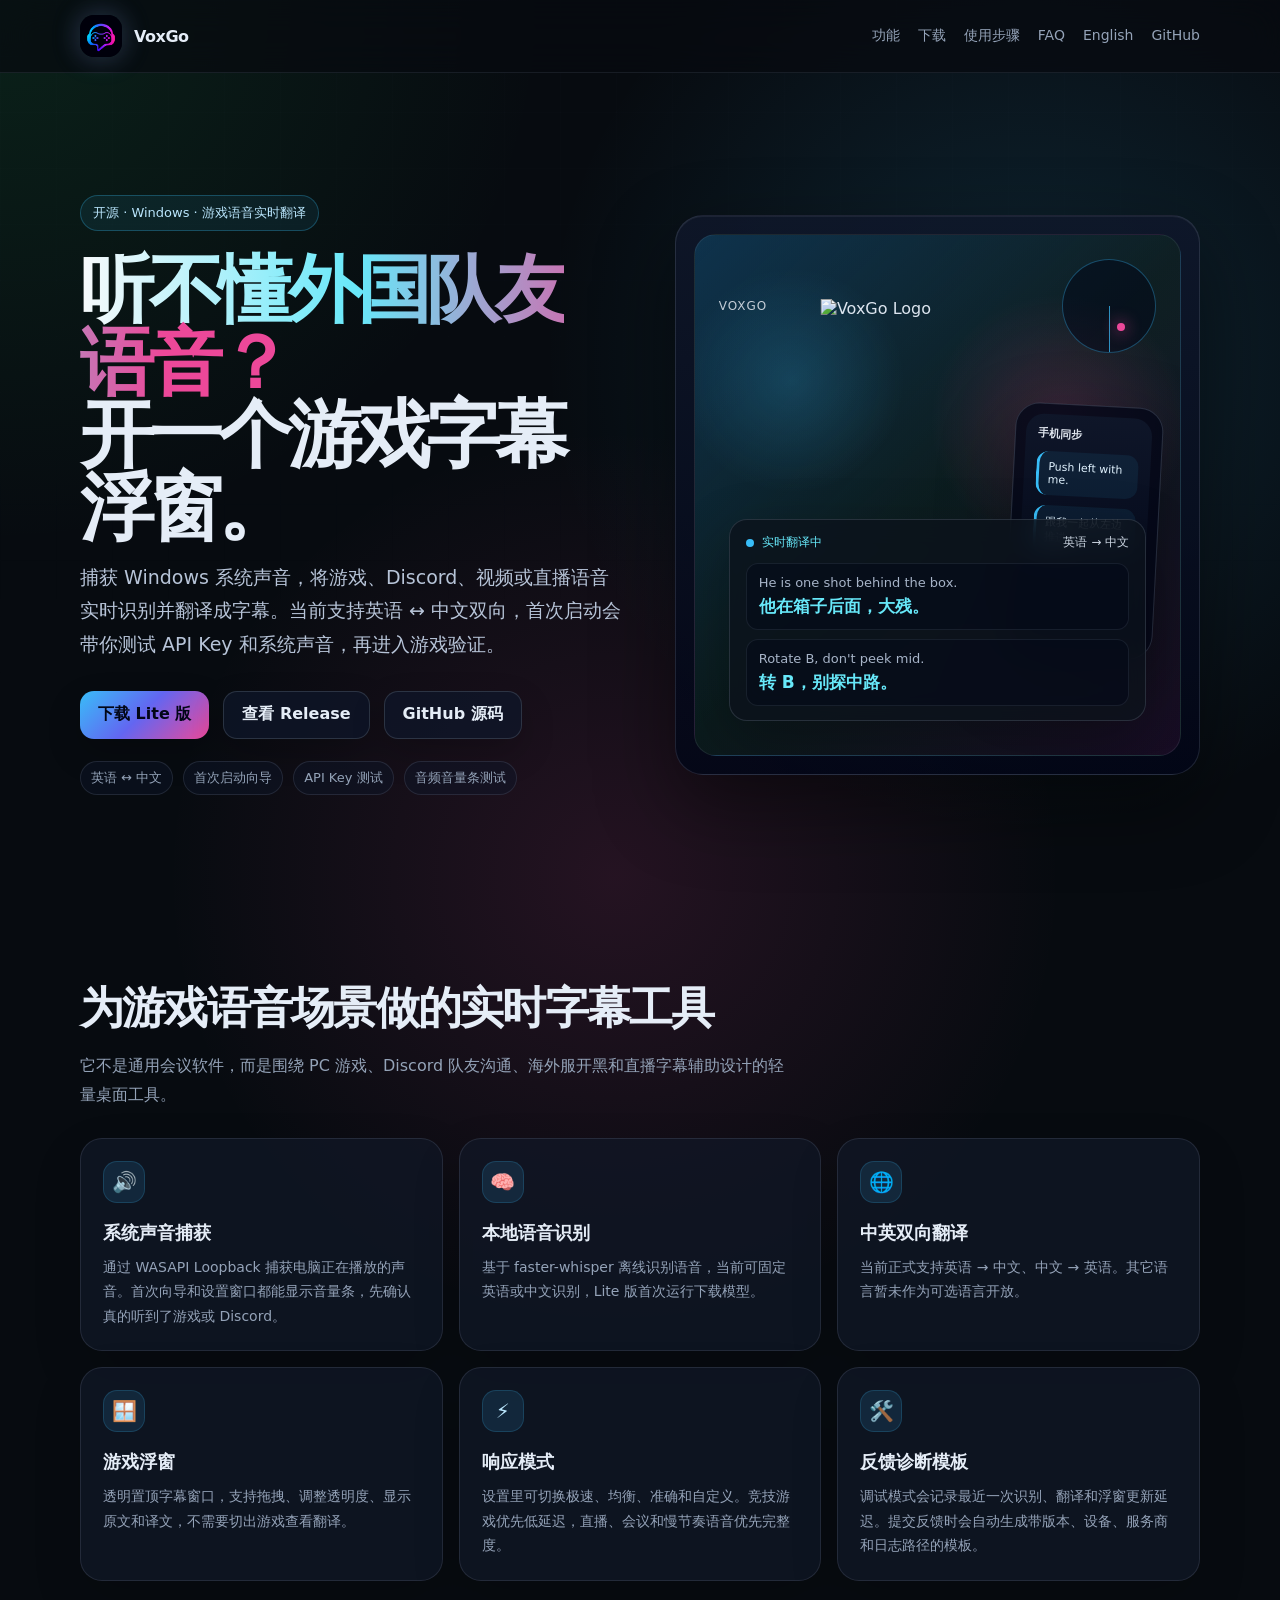
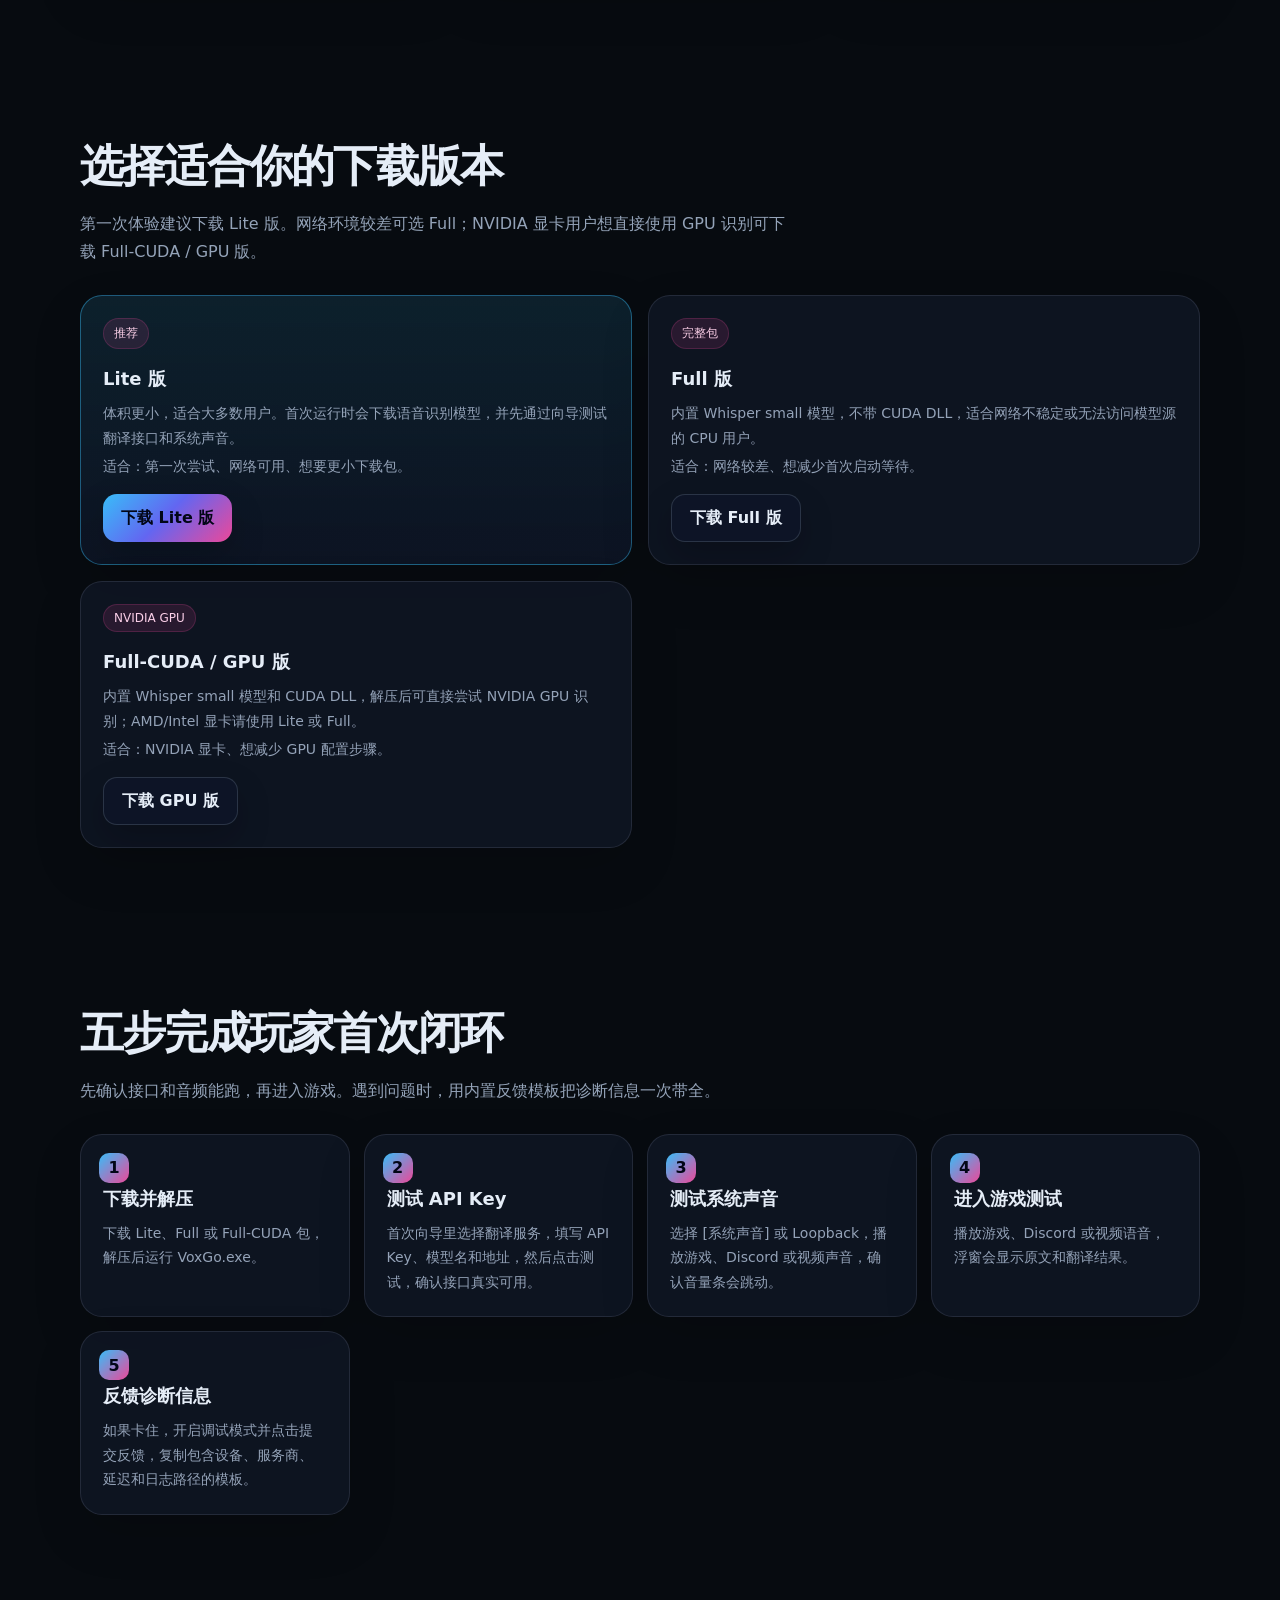
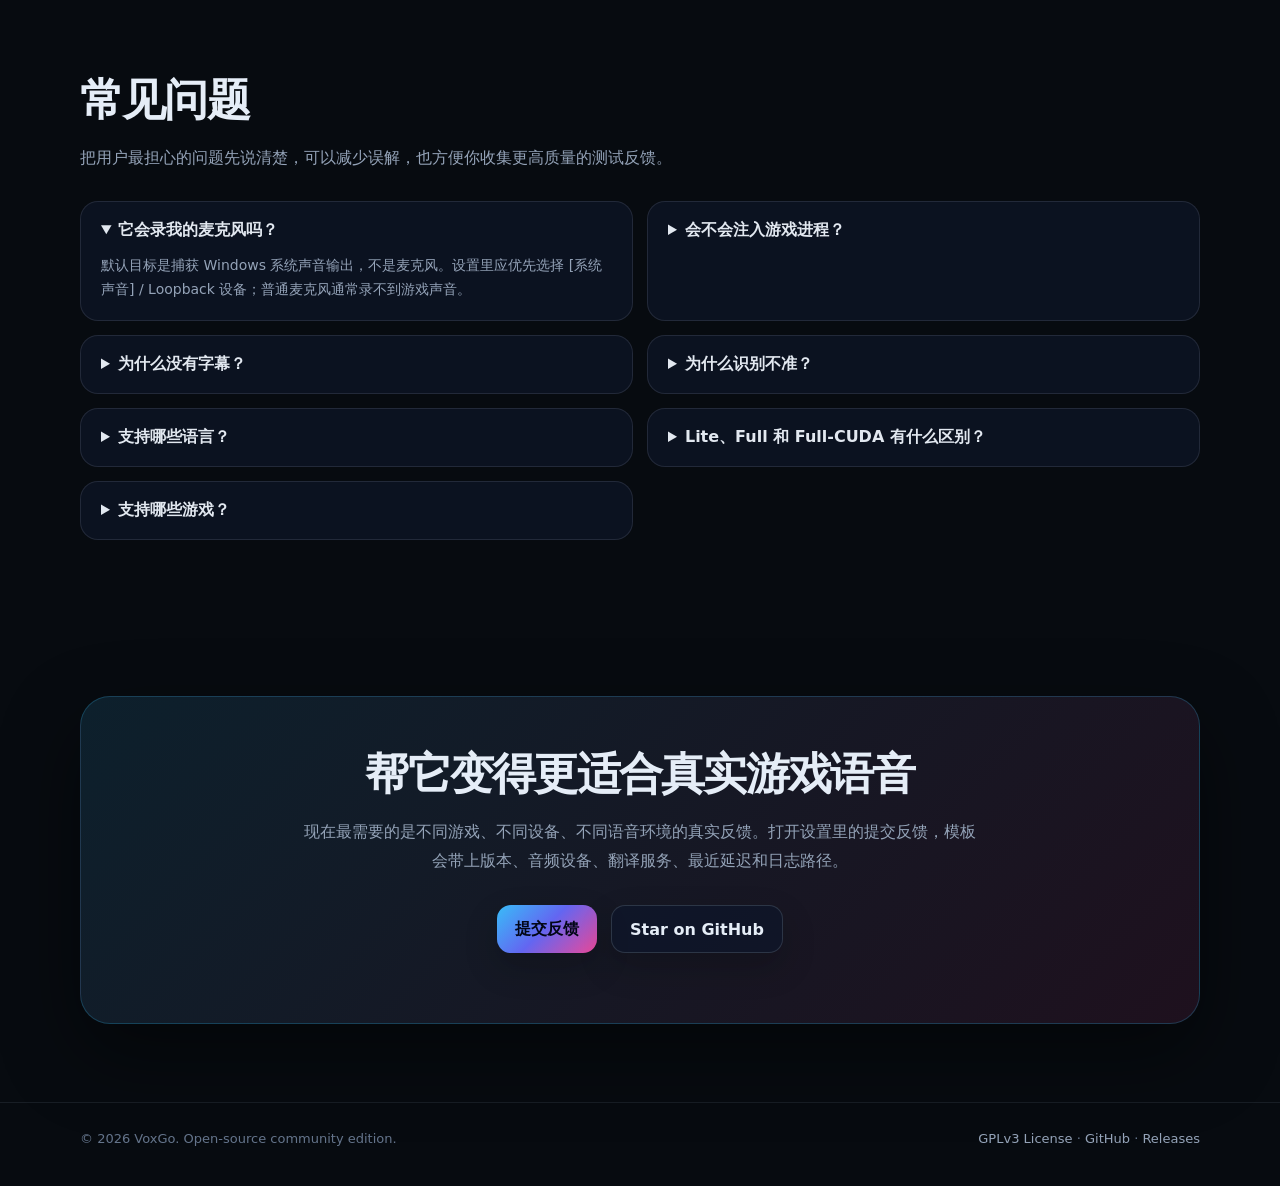
==== commit 5977bb09: "Release v0.3.1" ====
--- a/docs/index.html
+++ b/docs/index.html
@@ -4,10 +4,34 @@
 <head>
   <meta charset="utf-8" />
   <meta name="viewport" content="width=device-width, initial-scale=1" />
-  <meta name="description" content="VoxGo 是一个面向 PC 游戏玩家的开源语音实时翻译浮窗工具，支持系统声音捕获、Whisper 识别、游戏浮窗和手机同步。" />
-  <title>VoxGo - PC 游戏语音实时翻译浮窗</title>
-  <link rel="icon" type="image/svg+xml" href="./assets/favicon.png?v=2" />
-  <link rel="apple-touch-icon" href="./assets/apple-touch-icon.png?v=2" />
+  <meta name="description" content="VoxGo 是一个面向 PC 游戏玩家的开源语音实时翻译浮窗工具，当前支持英语和中文双向识别翻译，并支持系统声音捕获、Whisper 识别、游戏浮窗和手机同步。" />
+  <meta name="keywords"
+    content="VoxGo, 游戏语音翻译, PC游戏语音翻译, 实时语音翻译, 游戏字幕浮窗, 游戏实时字幕, 游戏语音实时翻译, 英语中文翻译, 英译中, 中译英, Discord语音翻译, Discord实时字幕, 海外服开黑翻译, 队友语音翻译, 游戏队友语音翻译, Windows语音翻译工具, PC语音翻译工具, Whisper语音识别, faster-whisper, Whisper实时字幕, 系统声音捕获, WASAPI Loopback, OpenAI兼容翻译, Google Cloud Translation, 手机字幕同步, 游戏翻译工具, 实时字幕工具, 开源语音翻译工具, game voice translator, real-time game voice translation, PC game subtitle overlay, Discord voice translator" />
+  <link rel="canonical" href="https://voxgo.cn/" />
+  <link rel="alternate" hreflang="zh-CN" href="https://voxgo.cn/" />
+  <link rel="alternate" hreflang="en" href="https://voxgo.cn/en/" />
+  <link rel="alternate" hreflang="x-default" href="https://voxgo.cn/" />
+
+  <meta property="og:title" content="VoxGo - PC 游戏语音实时翻译浮窗" />
+  <meta property="og:description"
+    content="VoxGo 是一个面向 PC 游戏玩家的开源语音实时翻译浮窗工具，当前支持英语和中文双向识别翻译，并支持系统声音捕获、Whisper 识别、游戏浮窗和手机同步。" />
+  <meta property="og:url" content="https://voxgo.cn/" />
+  <meta property="og:type" content="website" />
+  <meta property="og:image" content="https://voxgo.cn/assets/logo.png" />
+  <title>VoxGo - PC 游戏语音实时翻译</title>
+  <link rel="icon" href="/favicon.ico" sizes="any" />
+  <link rel="icon" type="image/png" sizes="32x32" href="/assets/favicon-32x32.png" />
+  <link rel="icon" type="image/png" sizes="48x48" href="/assets/favicon-48x48.png" />
+  <link rel="apple-touch-icon" sizes="180x180" href="/assets/apple-touch-icon.png" />
+    <script>
+var _hmt = _hmt || [];
+(function() {
+  var hm = document.createElement("script");
+  hm.src = "https://hm.baidu.com/hm.js?397760e037f20a1dcf00fef3c18818bb";
+  var s = document.getElementsByTagName("script")[0]; 
+  s.parentNode.insertBefore(hm, s);
+})();
+</script>
   <style>
     :root {
       --bg: #070b10;
@@ -639,20 +663,21 @@
     <div class="container nav-inner"><a class="brand" href="#top"><img class="brand-logo" src="./assets/logo.png?v=2"
           alt="VoxGo Logo" /><span>VoxGo</span></a>
       <div class="nav-links"><a href="#features">功能</a><a href="#download">下载</a><a href="#steps">使用步骤</a><a
-          href="#faq">FAQ</a><a href="https://github.com/zxbb1190/VoxGo_game_voice_trans">GitHub</a></div>
+          href="#faq">FAQ</a><a href="/en/">English</a><a
+          href="https://github.com/zxbb1190/VoxGo_game_voice_trans">GitHub</a></div>
     </div>
   </nav>
   <main id="top">
     <div class="container hero">
       <div><span class="eyebrow">开源 · Windows · 游戏语音实时翻译</span>
         <h1><span class="gradient-text">听不懂外国队友语音？</span><br />开一个游戏字幕浮窗。</h1>
-        <p class="lead">捕获 Windows 系统声音，将游戏、Discord、视频或直播语音实时识别并翻译成字幕，显示在游戏浮窗和手机浏览器中。适合海外服开黑、跨语言公会和直播字幕辅助。</p>
+        <p class="lead">捕获 Windows 系统声音，将游戏、Discord、视频或直播语音实时识别并翻译成字幕。当前支持英语 ↔ 中文双向，首次启动会带你测试 API Key 和系统声音，再进入游戏验证。</p>
         <div class="actions"><a class="btn btn-primary"
-            href="https://github.com/zxbb1190/VoxGo_game_voice_trans/releases/latest/download/VoxGo-v0.1.6-lite.zip">下载
+            href="https://github.com/zxbb1190/VoxGo_game_voice_trans/releases/download/v0.3.1/VoxGo-v0.3.1-lite.zip">下载
             Lite 版</a><a class="btn" href="https://github.com/zxbb1190/VoxGo_game_voice_trans/releases/latest">查看
             Release</a><a class="btn" href="https://github.com/zxbb1190/VoxGo_game_voice_trans">GitHub 源码</a></div>
-        <div class="hero-notes"><span class="pill">不注入游戏进程</span><span class="pill">系统声音捕获，不是麦克风</span><span
-            class="pill">本地 faster-whisper 识别</span><span class="pill">支持 OpenAI 兼容 / Google 翻译</span></div>
+        <div class="hero-notes"><span class="pill">英语 ↔ 中文</span><span class="pill">首次启动向导</span><span class="pill">API
+            Key 测试</span><span class="pill">音频音量条测试</span></div>
       </div>
       <div class="mock">
         <div class="game-screen">
@@ -689,17 +714,17 @@
           <div class="card">
             <div class="icon">🔊</div>
             <h3>系统声音捕获</h3>
-            <p>通过 WASAPI Loopback 捕获电脑正在播放的声音。优先选择 [系统声音] / Loopback，不需要录你的麦克风。</p>
+            <p>通过 WASAPI Loopback 捕获电脑正在播放的声音。首次向导和设置窗口都能显示音量条，先确认真的听到了游戏或 Discord。</p>
           </div>
           <div class="card">
             <div class="icon">🧠</div>
             <h3>本地语音识别</h3>
-            <p>基于 faster-whisper 离线识别语音，Lite 版首次运行下载模型，Full 版内置 Whisper small 模型。</p>
+            <p>基于 faster-whisper 离线识别语音，当前可固定英语或中文识别，Lite 版首次运行下载模型。</p>
           </div>
           <div class="card">
             <div class="icon">🌐</div>
-            <h3>固定方向翻译</h3>
-            <p>在浮窗标题栏选择识别语言和目标语言，支持英译中、中译英，并尽量保留游戏术语、缩写和点位。</p>
+            <h3>中英双向翻译</h3>
+            <p>当前正式支持英语 → 中文、中文 → 英语。其它语言暂未作为可选语言开放。</p>
           </div>
           <div class="card">
             <div class="icon">🪟</div>
@@ -707,14 +732,14 @@
             <p>透明置顶字幕窗口，支持拖拽、调整透明度、显示原文和译文，不需要切出游戏查看翻译。</p>
           </div>
           <div class="card">
-            <div class="icon">📱</div>
-            <h3>手机同步</h3>
-            <p>同一局域网下用手机浏览器打开页面，即可实时接收字幕，适合把手机当副屏使用。</p>
+            <div class="icon">⚡</div>
+            <h3>响应模式</h3>
+            <p>设置里可切换极速、均衡、准确和自定义。竞技游戏优先低延迟，直播、会议和慢节奏语音优先完整度。</p>
           </div>
           <div class="card">
             <div class="icon">🛠️</div>
-            <h3>开源可自定义</h3>
-            <p>社区版采用 GPLv3。开发者可以查看源码、提交 Issue、反馈游戏兼容性或贡献改进。</p>
+            <h3>反馈诊断模板</h3>
+            <p>调试模式会记录最近一次识别、翻译和浮窗更新延迟。提交反馈时会自动生成带版本、设备、服务商和日志路径的模板。</p>
           </div>
         </div>
       </div>
@@ -723,22 +748,29 @@
       <div class="container">
         <div class="section-head">
           <h2>选择适合你的下载版本</h2>
-          <p>第一次体验建议下载 Lite 版。它体积更小，首次运行会自动从默认源下载 Whisper 模型。网络环境较差时可以选择 Full 版。</p>
+          <p>第一次体验建议下载 Lite 版。网络环境较差可选 Full；NVIDIA 显卡用户想直接使用 GPU 识别可下载 Full-CUDA / GPU 版。</p>
         </div>
         <div class="download">
           <div class="card download-card recommended"><span class="tag">推荐</span>
             <h3>Lite 版</h3>
-            <p>体积更小，适合大多数用户。首次运行时会下载语音识别模型，默认使用 ModelScope 国内源，也可改用 Hugging Face。</p>
+            <p>体积更小，适合大多数用户。首次运行时会下载语音识别模型，并先通过向导测试翻译接口和系统声音。</p>
             <div class="price-line">适合：第一次尝试、网络可用、想要更小下载包。</div><a class="btn btn-primary"
-              href="https://github.com/zxbb1190/VoxGo_game_voice_trans/releases/latest/download/VoxGo-v0.1.6-lite.zip">下载
+              href="https://github.com/zxbb1190/VoxGo_game_voice_trans/releases/download/v0.3.1/VoxGo-v0.3.1-lite.zip">下载
               Lite 版</a>
           </div>
           <div class="card download-card"><span class="tag">完整包</span>
             <h3>Full 版</h3>
-            <p>内置 Whisper small 模型，下载包更大，但解压后不需要首次下载模型，适合网络不稳定或无法访问模型源的用户。</p>
+            <p>内置 Whisper small 模型，不带 CUDA DLL，适合网络不稳定或无法访问模型源的 CPU 用户。</p>
             <div class="price-line">适合：网络较差、想减少首次启动等待。</div><a class="btn"
-              href="https://github.com/zxbb1190/VoxGo_game_voice_trans/releases/latest/download/VoxGo-v0.1.6-full.zip">下载
+              href="https://github.com/zxbb1190/VoxGo_game_voice_trans/releases/download/v0.3.1/VoxGo-v0.3.1-full.zip">下载
               Full 版</a>
+          </div>
+          <div class="card download-card"><span class="tag">NVIDIA GPU</span>
+            <h3>Full-CUDA / GPU 版</h3>
+            <p>内置 Whisper small 模型和 CUDA DLL，解压后可直接尝试 NVIDIA GPU 识别；AMD/Intel 显卡请使用 Lite 或 Full。</p>
+            <div class="price-line">适合：NVIDIA 显卡、想减少 GPU 配置步骤。</div><a class="btn"
+              href="https://github.com/zxbb1190/VoxGo_game_voice_trans/releases/download/v0.3.1/VoxGo-v0.3.1-full-cuda.zip">下载
+              GPU 版</a>
           </div>
         </div>
       </div>
@@ -746,25 +778,29 @@
     <section id="steps">
       <div class="container">
         <div class="section-head">
-          <h2>四步开始使用</h2>
-          <p>当前仍是早期测试版本。遇到音频设备、识别质量或游戏兼容问题，欢迎到 GitHub 提交 Issue。</p>
+          <h2>五步完成玩家首次闭环</h2>
+          <p>先确认接口和音频能跑，再进入游戏。遇到问题时，用内置反馈模板把诊断信息一次带全。</p>
         </div>
         <div class="steps">
           <div class="card step">
             <h3>下载并解压</h3>
-            <p>下载 Lite 或 Full 包，解压后运行 VoxGo.exe。</p>
+            <p>下载 Lite、Full 或 Full-CUDA 包，解压后运行 VoxGo.exe。</p>
           </div>
           <div class="card step">
-            <h3>填写翻译 API</h3>
-            <p>在设置中选择 OpenAI 兼容接口或 Google Cloud Translation，并填写 API Key。</p>
+            <h3>测试 API Key</h3>
+            <p>首次向导里选择翻译服务，填写 API Key、模型名和地址，然后点击测试，确认接口真实可用。</p>
           </div>
           <div class="card step">
-            <h3>选择系统声音</h3>
-            <p>音频设备优先选择 [系统声音] 或 Loopback。不要选择普通麦克风。</p>
+            <h3>测试系统声音</h3>
+            <p>选择 [系统声音] 或 Loopback，播放游戏、Discord 或视频声音，确认音量条会跳动。</p>
           </div>
           <div class="card step">
             <h3>进入游戏测试</h3>
             <p>播放游戏、Discord 或视频语音，浮窗会显示原文和翻译结果。</p>
+          </div>
+          <div class="card step">
+            <h3>反馈诊断信息</h3>
+            <p>如果卡住，开启调试模式并点击提交反馈，复制包含设备、服务商、延迟和日志路径的模板。</p>
           </div>
         </div>
       </div>
@@ -786,15 +822,20 @@
           </details>
           <details>
             <summary>为什么没有字幕？</summary>
-            <p>通常是音频设备没选对，或者游戏 / 微信 / Discord 声音走了另一个输出设备。先确认 Windows 音量混合器里的输出设备和工具里选择的 Loopback 设备一致。</p>
+            <p>通常是音频设备没选对，或者游戏 / 微信 / Discord 声音走了另一个输出设备。先在向导或设置里测试音频，看音量条是否跳动，再确认 Windows 音量混合器里的输出设备和工具里选择的 Loopback
+              设备一致。</p>
           </details>
           <details>
             <summary>为什么识别不准？</summary>
             <p>真人语音比视频更难识别，尤其是短句、口音、噪声、背景音乐和压缩音频。可以尝试提高模型大小、降低游戏背景音乐、固定识别语言，并反馈样例。</p>
           </details>
           <details>
-            <summary>Lite 和 Full 有什么区别？</summary>
-            <p>Lite 包更小，首次运行会下载 Whisper 模型；Full 包更大，内置 Whisper small 模型，适合网络不稳定的用户。</p>
+            <summary>支持哪些语言？</summary>
+            <p>当前正式支持英语和中文双向：英语 → 中文、中文 → 英语。其它语言暂未在界面和识别/翻译流程中开放为可选项。</p>
+          </details>
+          <details>
+            <summary>Lite、Full 和 Full-CUDA 有什么区别？</summary>
+            <p>Lite 不带模型也不带 CUDA DLL，体积最小；Full 带 Whisper small 模型但不带 CUDA DLL；Full-CUDA 同时带模型和 CUDA DLL，给 NVIDIA 用户单独下载。Lite/Full 不会启动时下载 CUDA，只有手动选择 GPU 时才会检测 NVIDIA 并按需下载运行库。</p>
           </details>
           <details>
             <summary>支持哪些游戏？</summary>
@@ -807,7 +848,7 @@
       <div class="container">
         <div class="cta">
           <h2>帮它变得更适合真实游戏语音</h2>
-          <p>现在最需要的是不同游戏、不同设备、不同语音环境的真实反馈。欢迎提交 Issue：游戏名、音频设备、是否捕获成功、识别是否漏字、延迟体验。</p>
+          <p>现在最需要的是不同游戏、不同设备、不同语音环境的真实反馈。打开设置里的提交反馈，模板会带上版本、音频设备、翻译服务、最近延迟和日志路径。</p>
           <div class="actions" style="justify-content:center"><a class="btn btn-primary"
               href="https://github.com/zxbb1190/VoxGo_game_voice_trans/issues/new">提交反馈</a><a class="btn"
               href="https://github.com/zxbb1190/VoxGo_game_voice_trans">Star on GitHub</a></div>
@@ -822,6 +863,8 @@
           href="https://github.com/zxbb1190/VoxGo_game_voice_trans/releases/latest">Releases</a></span></div>
   </footer>
   <script>document.getElementById('year').textContent = new Date().getFullYear();</script>
+
+
 </body>
 
-</html>+</html>
